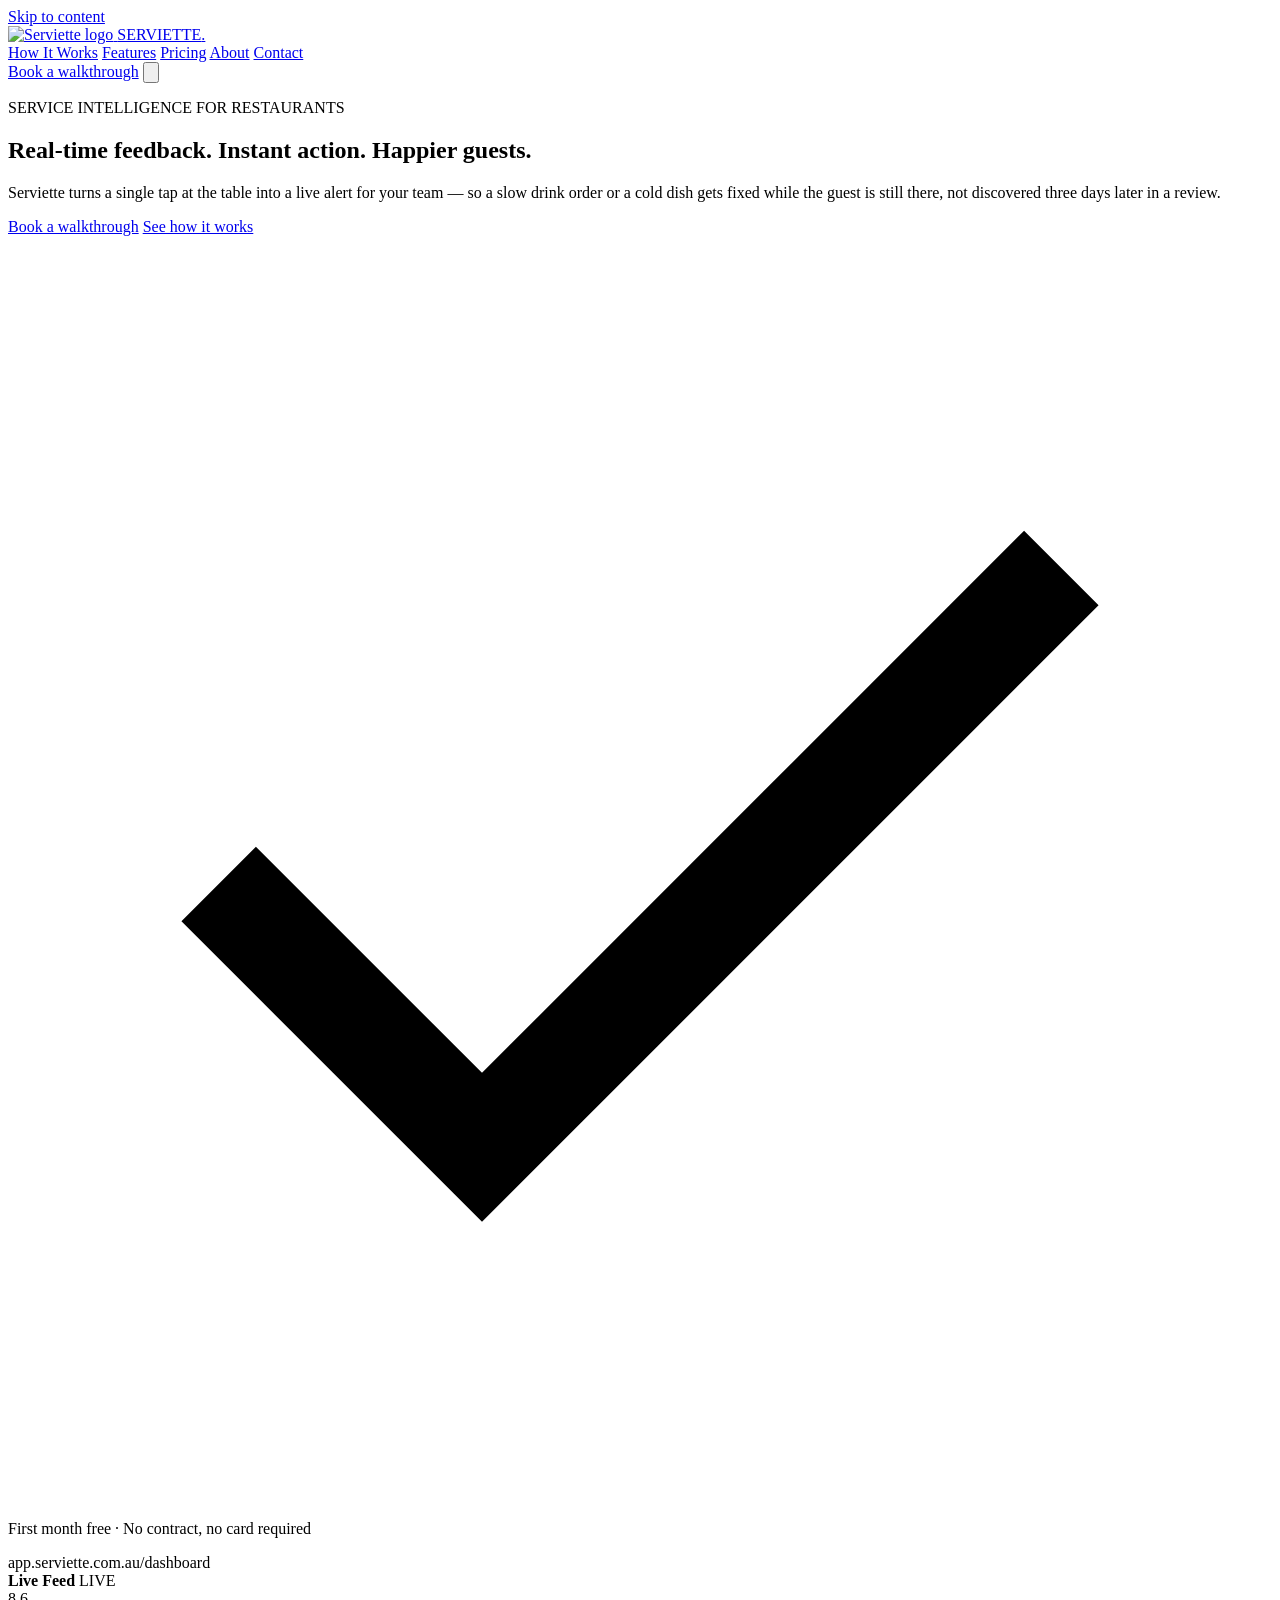
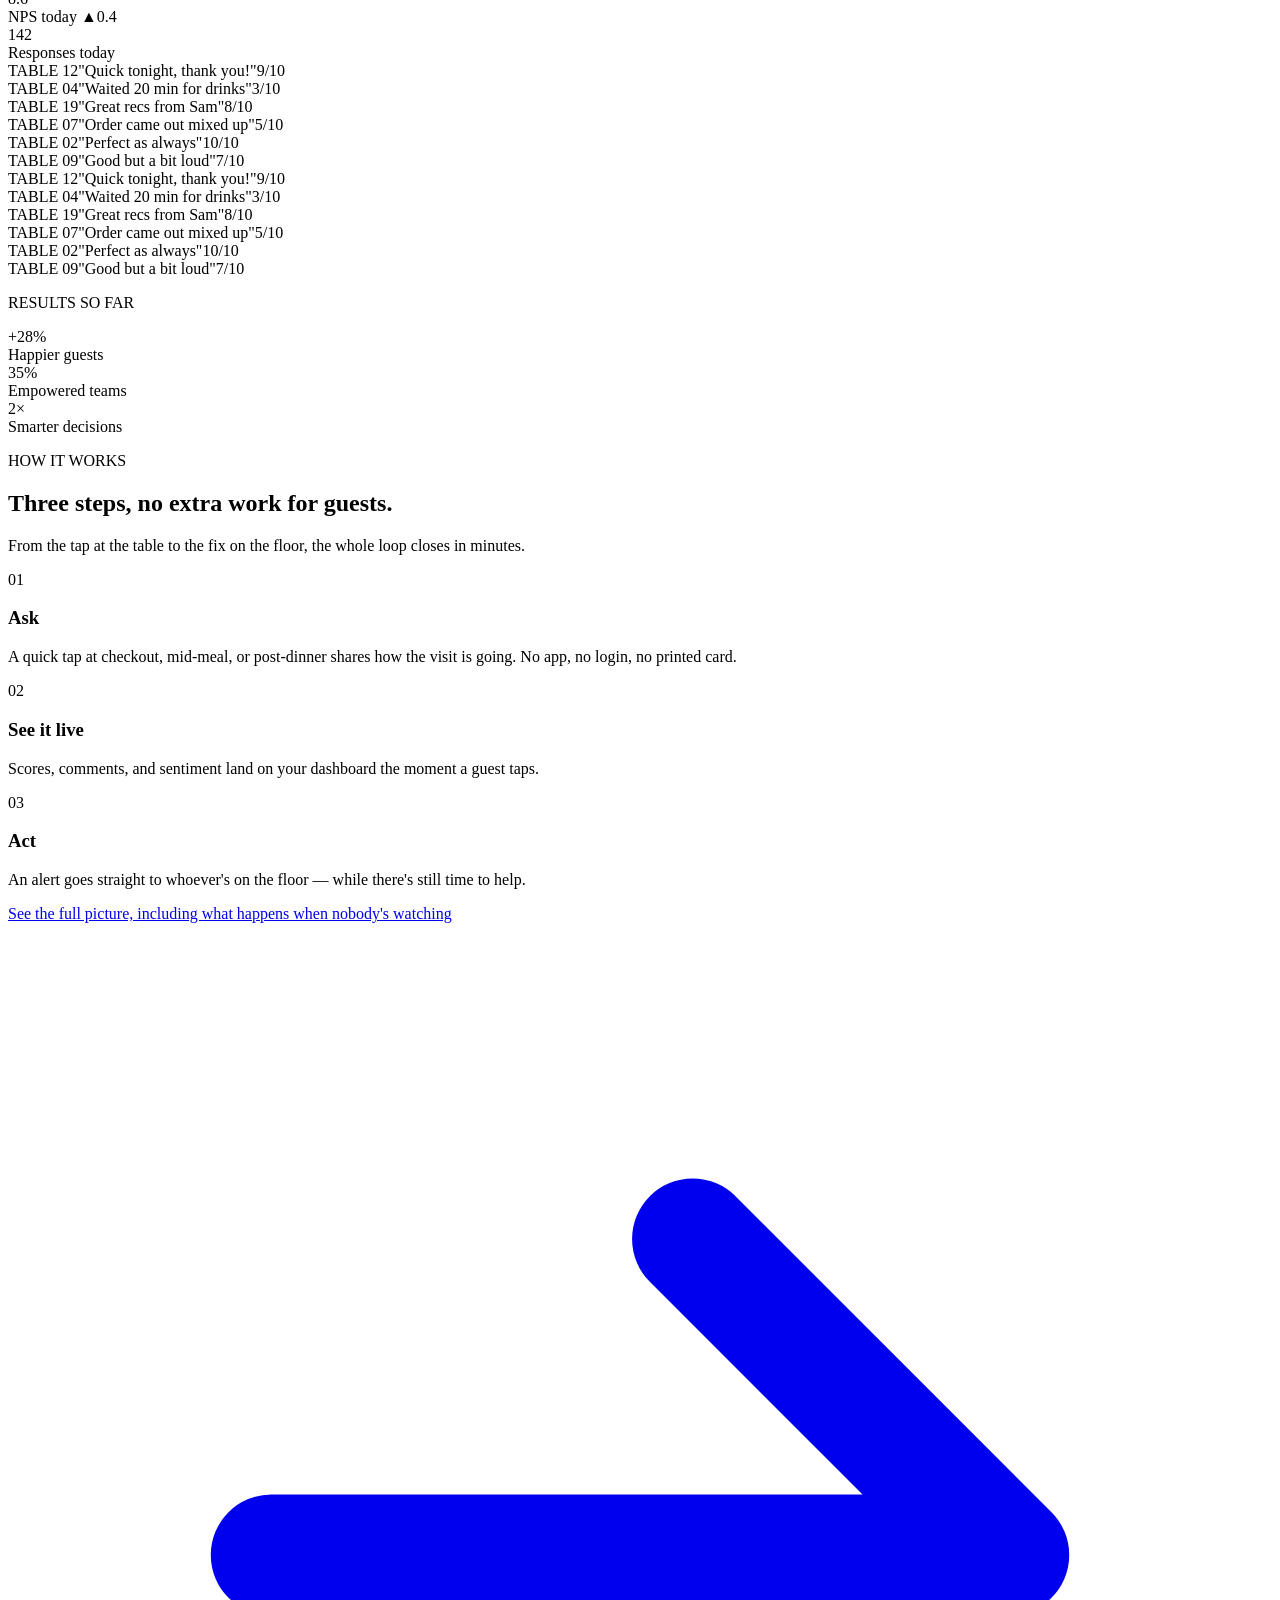
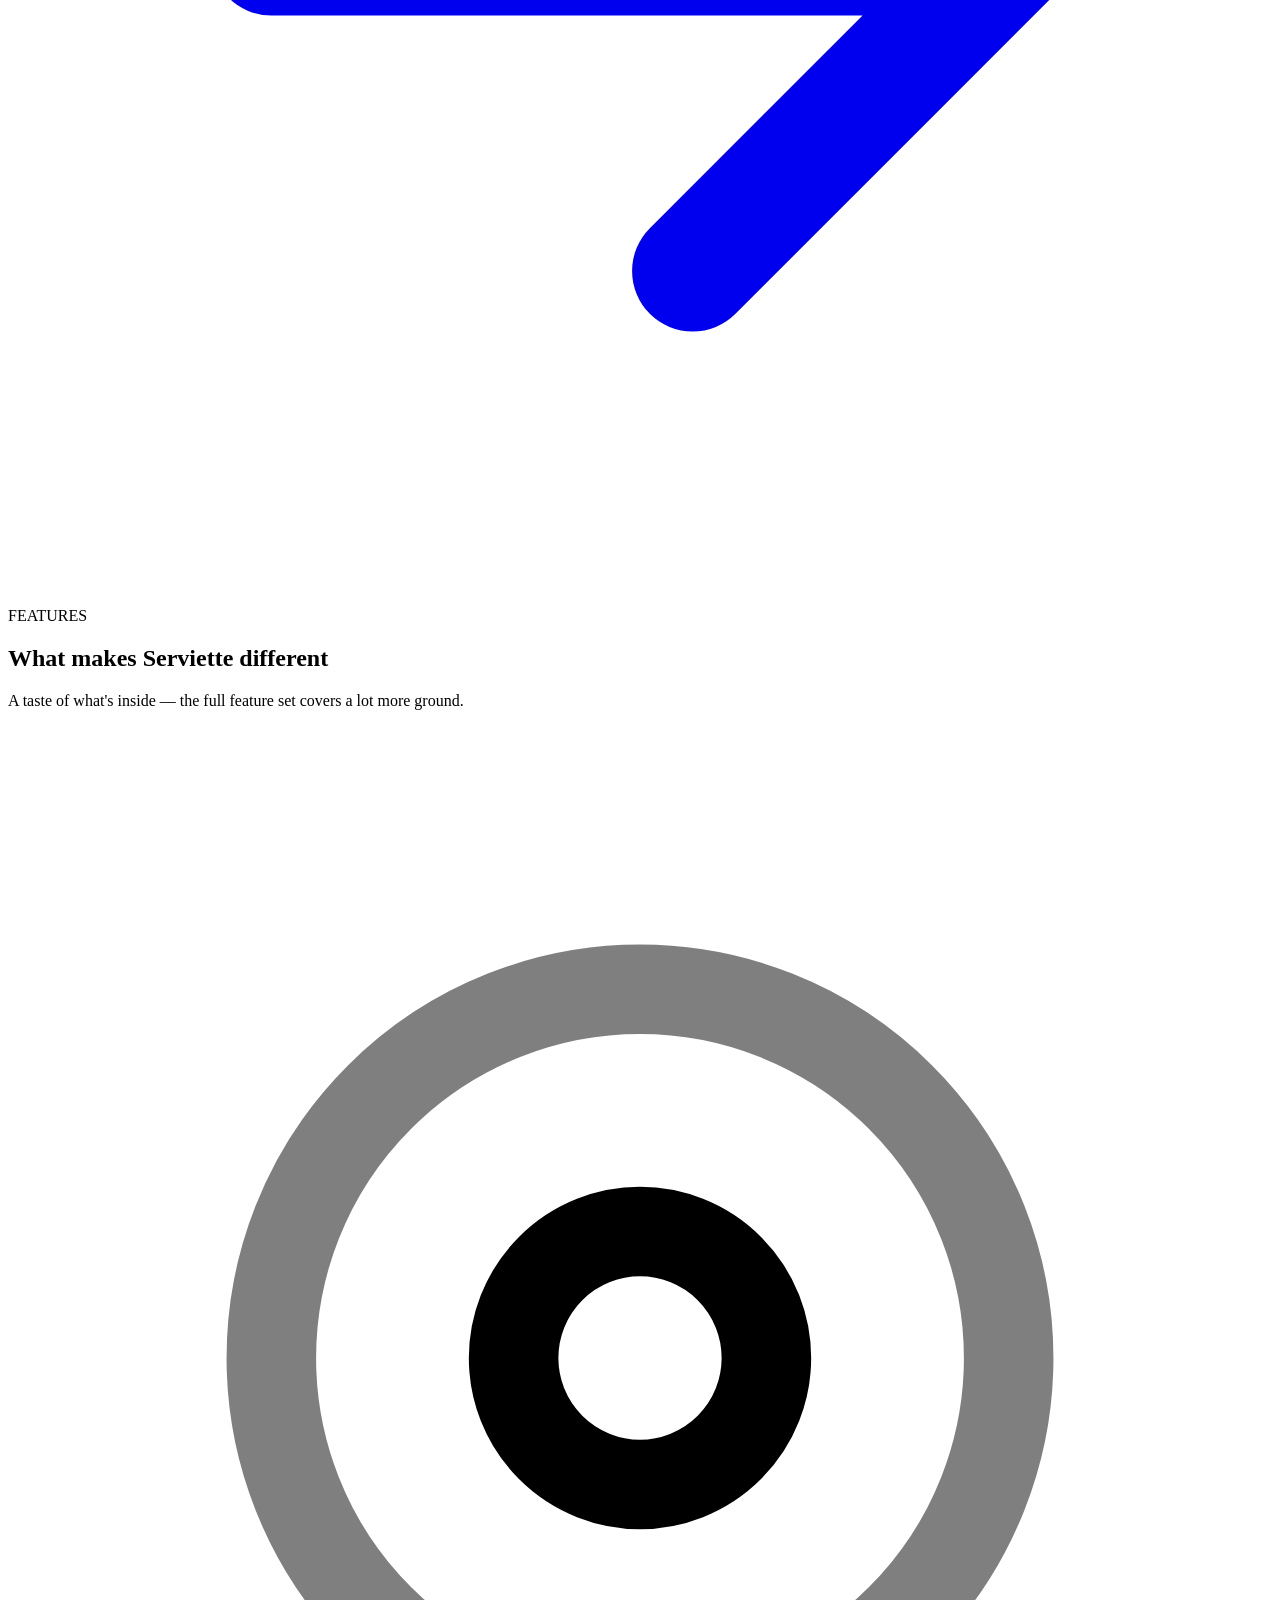
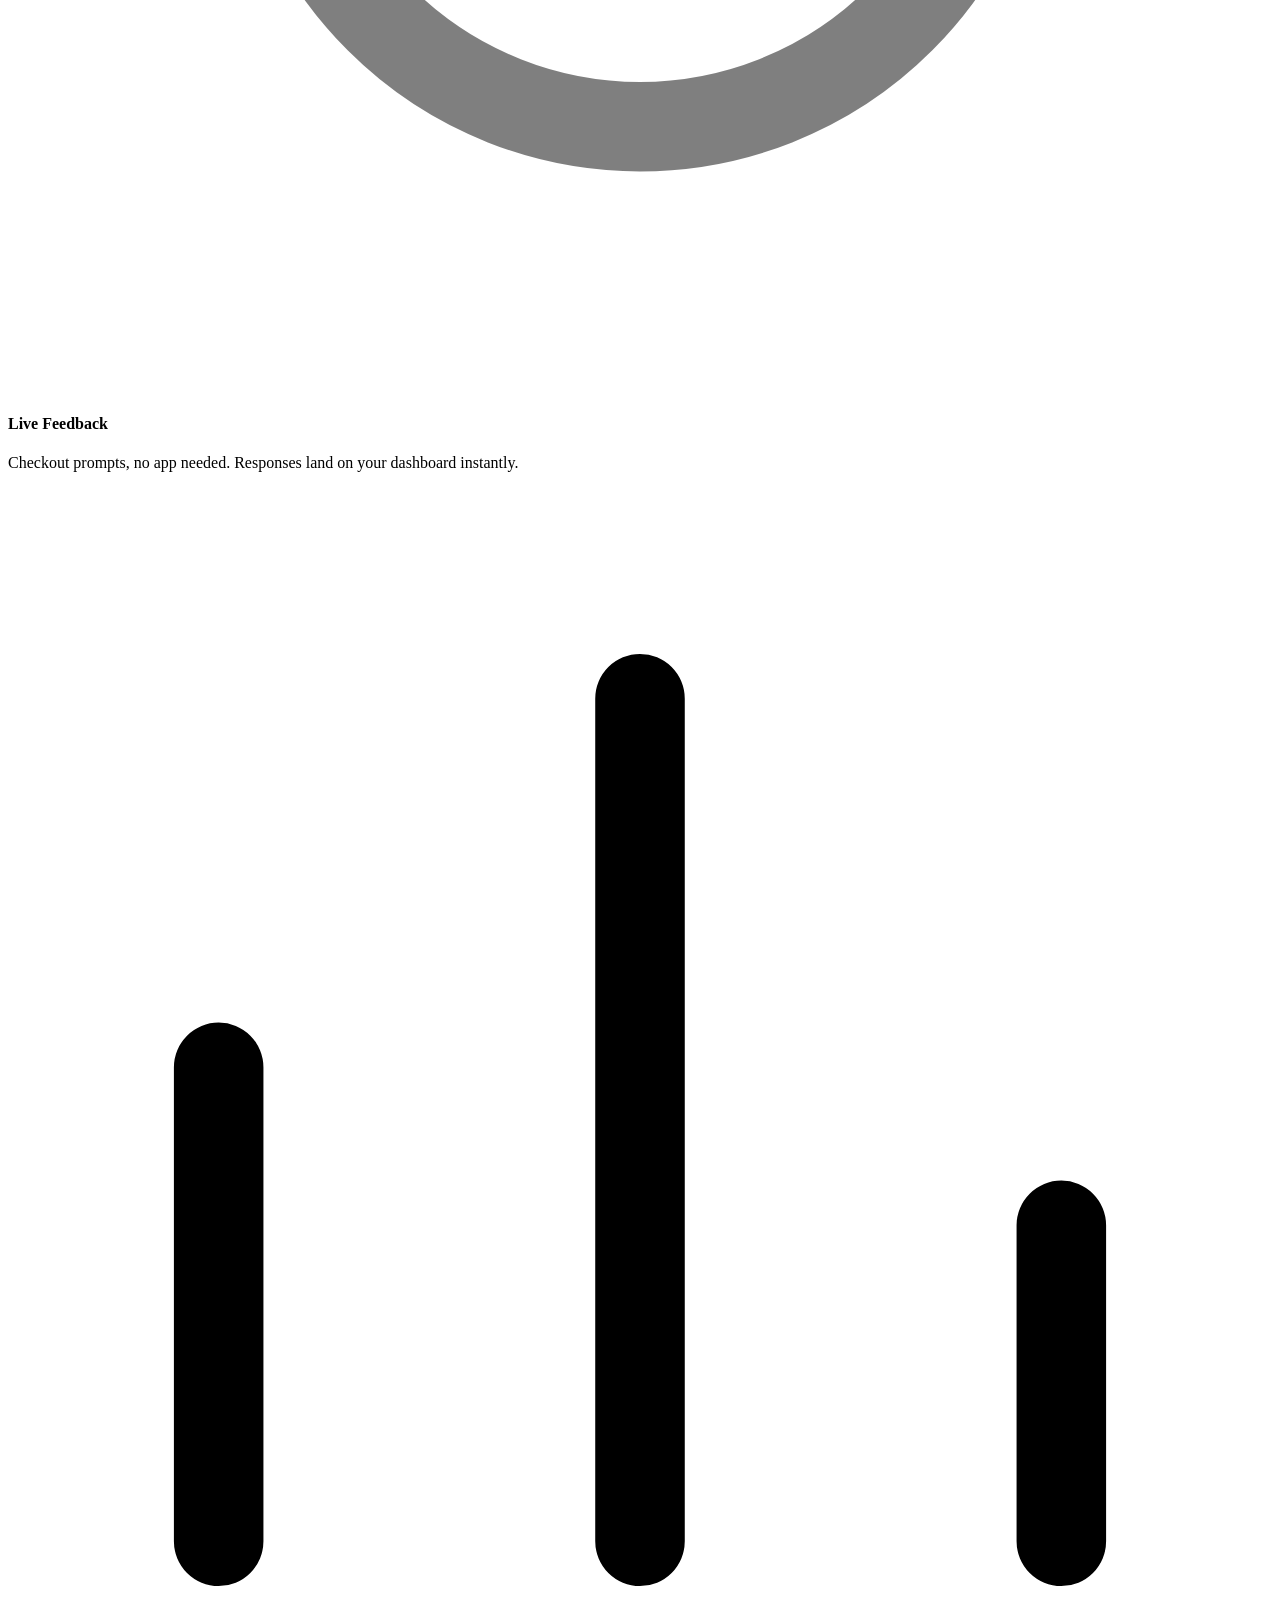
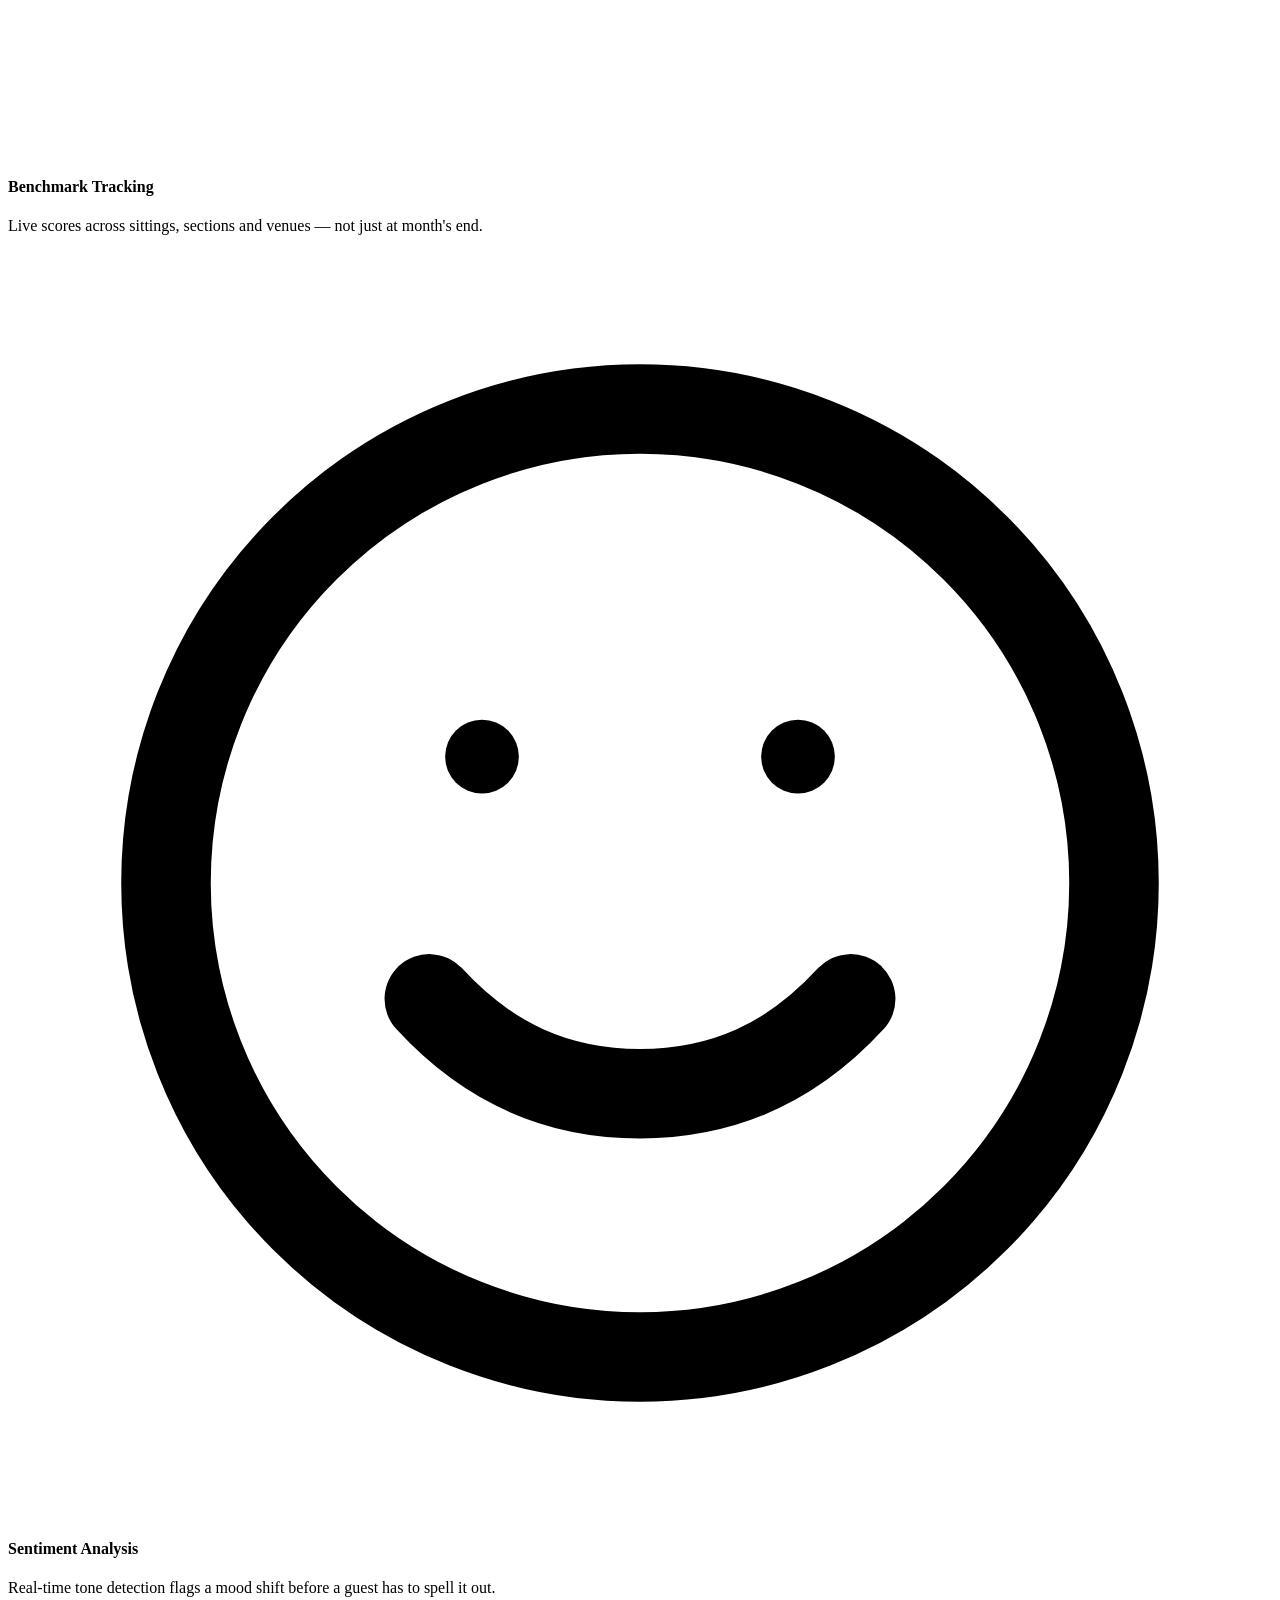
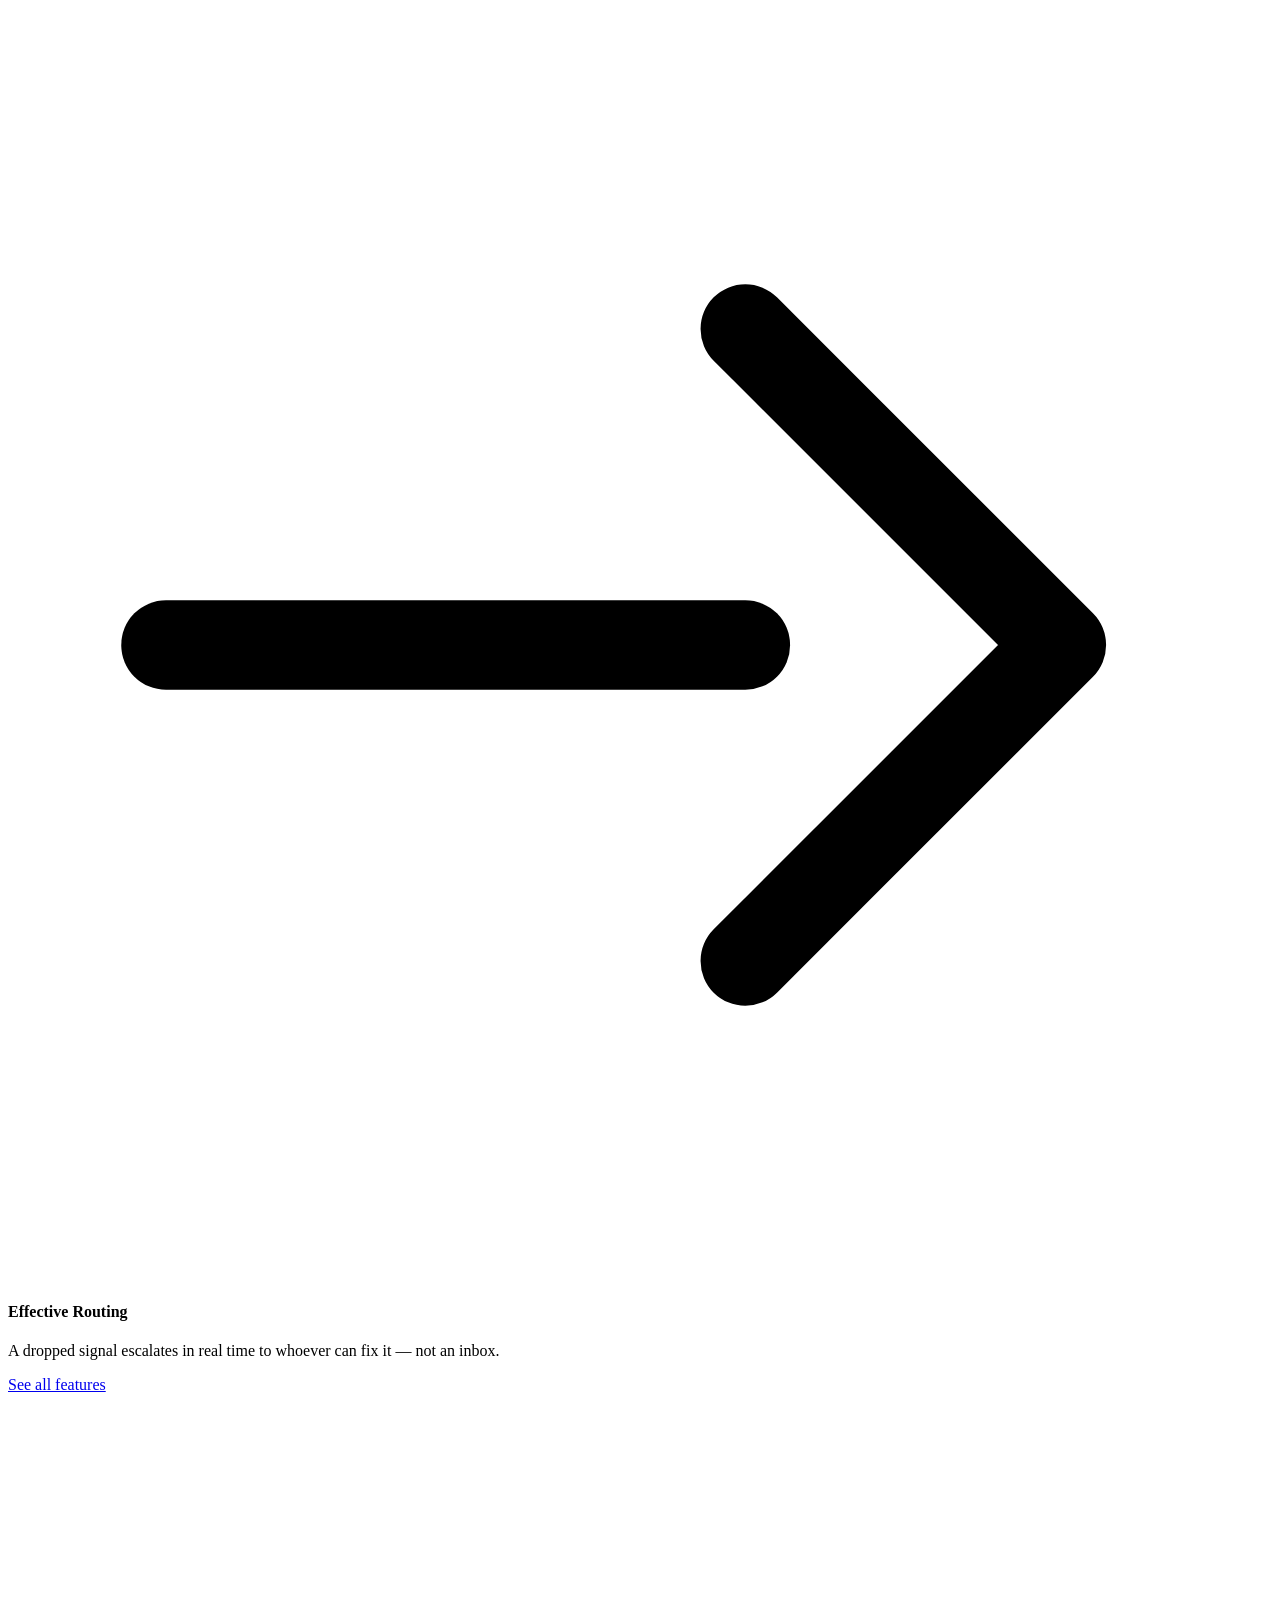
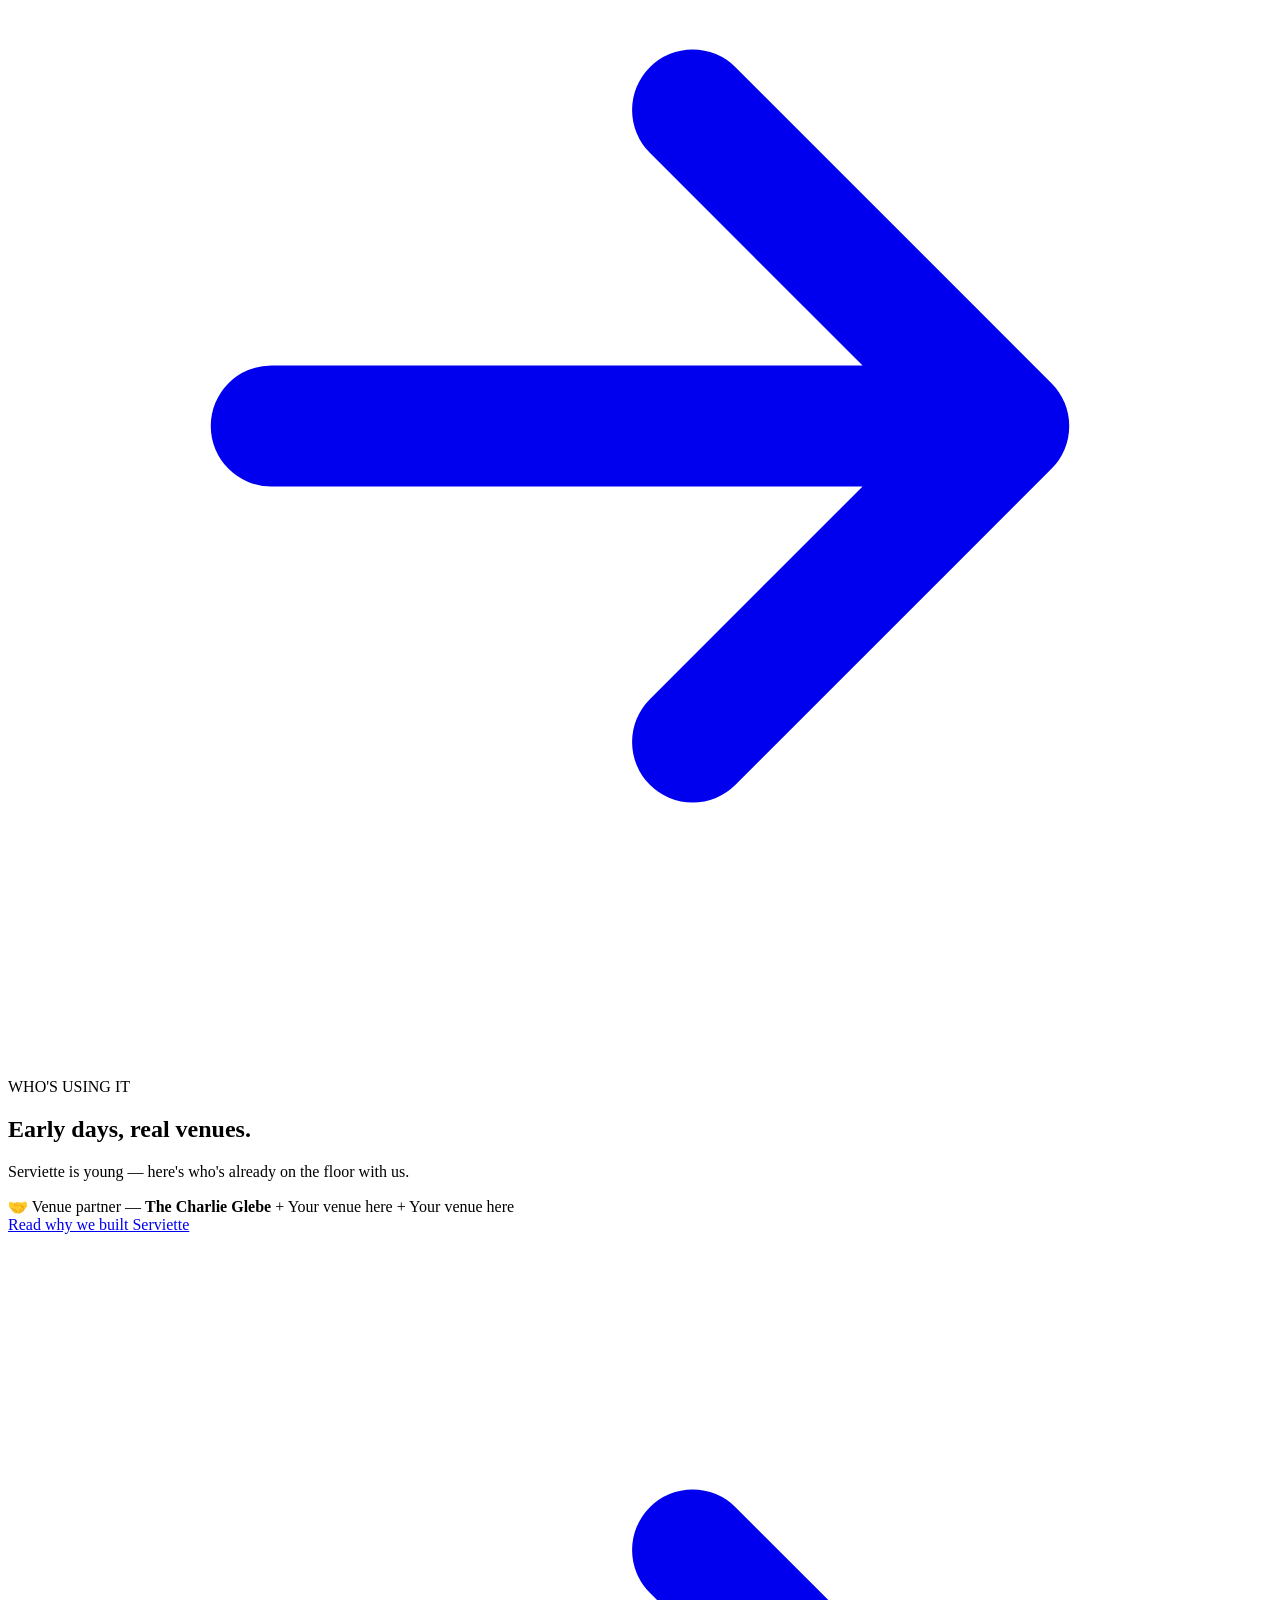
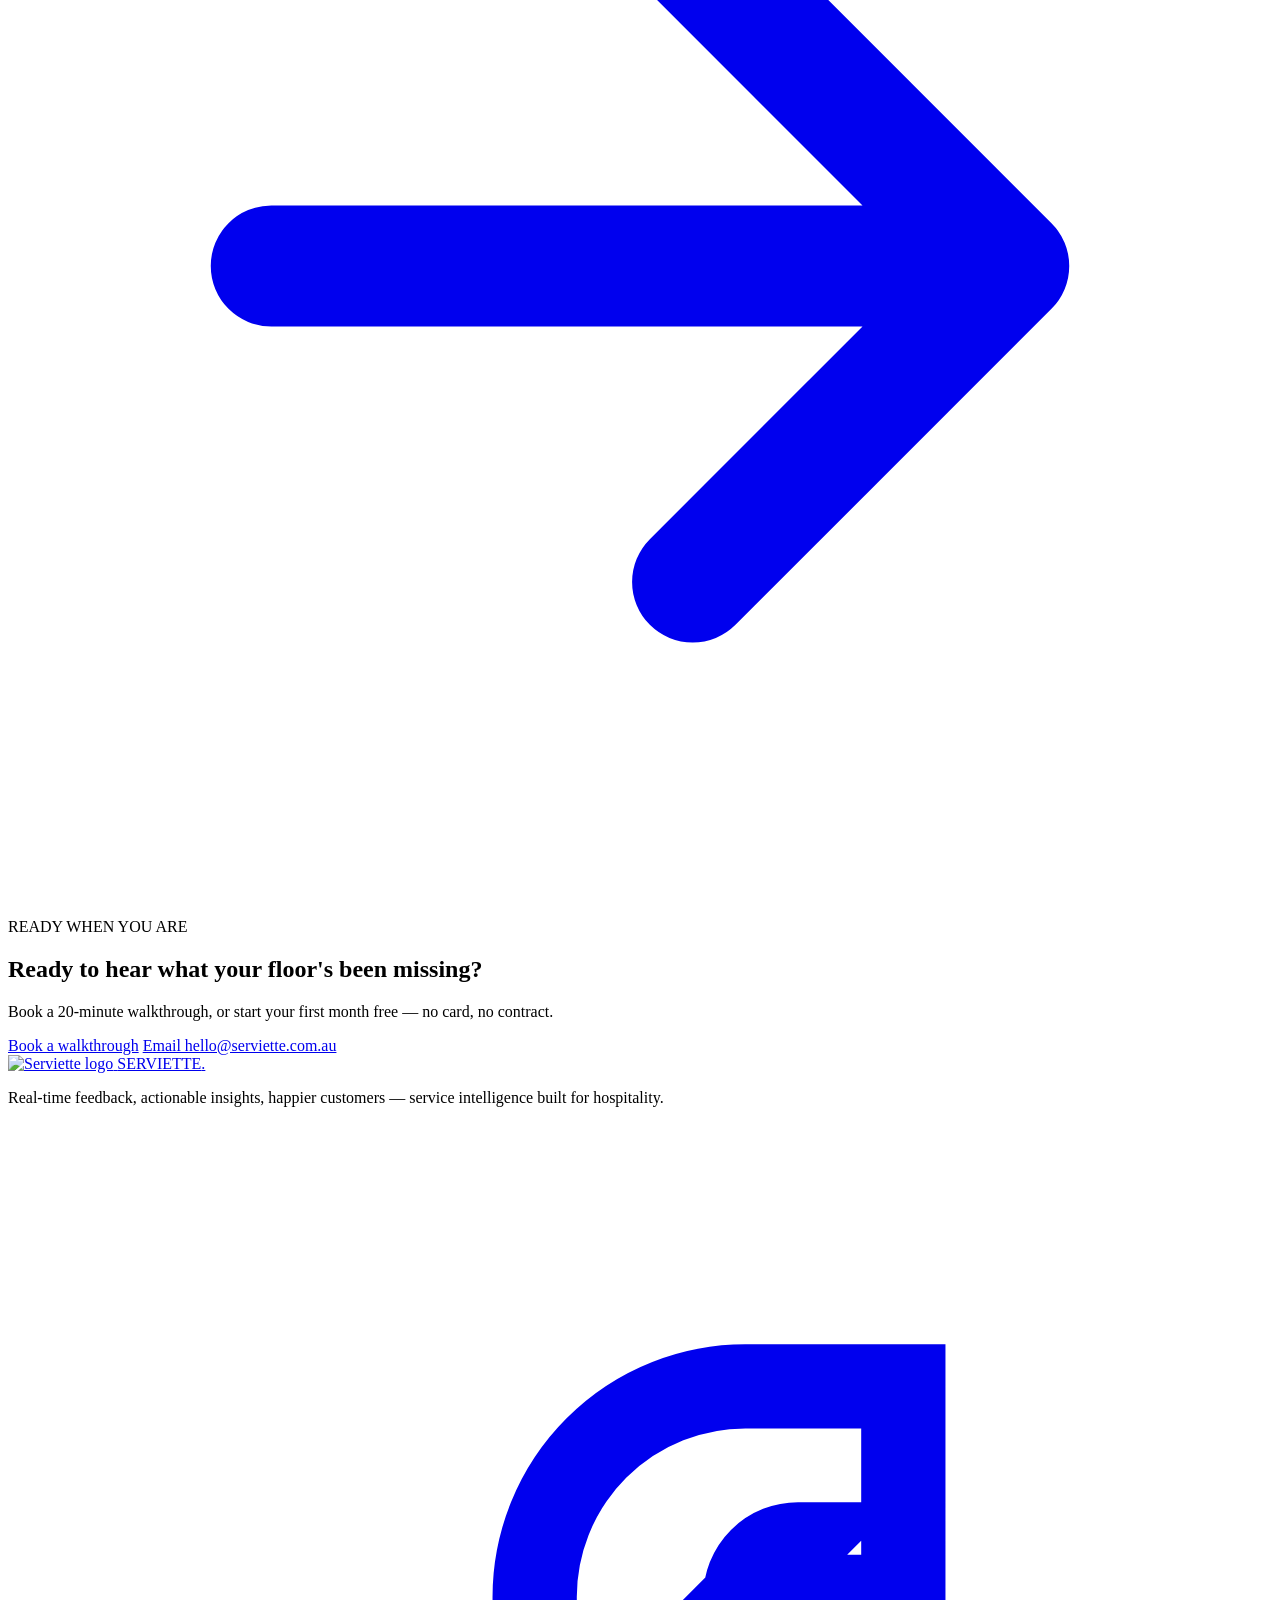
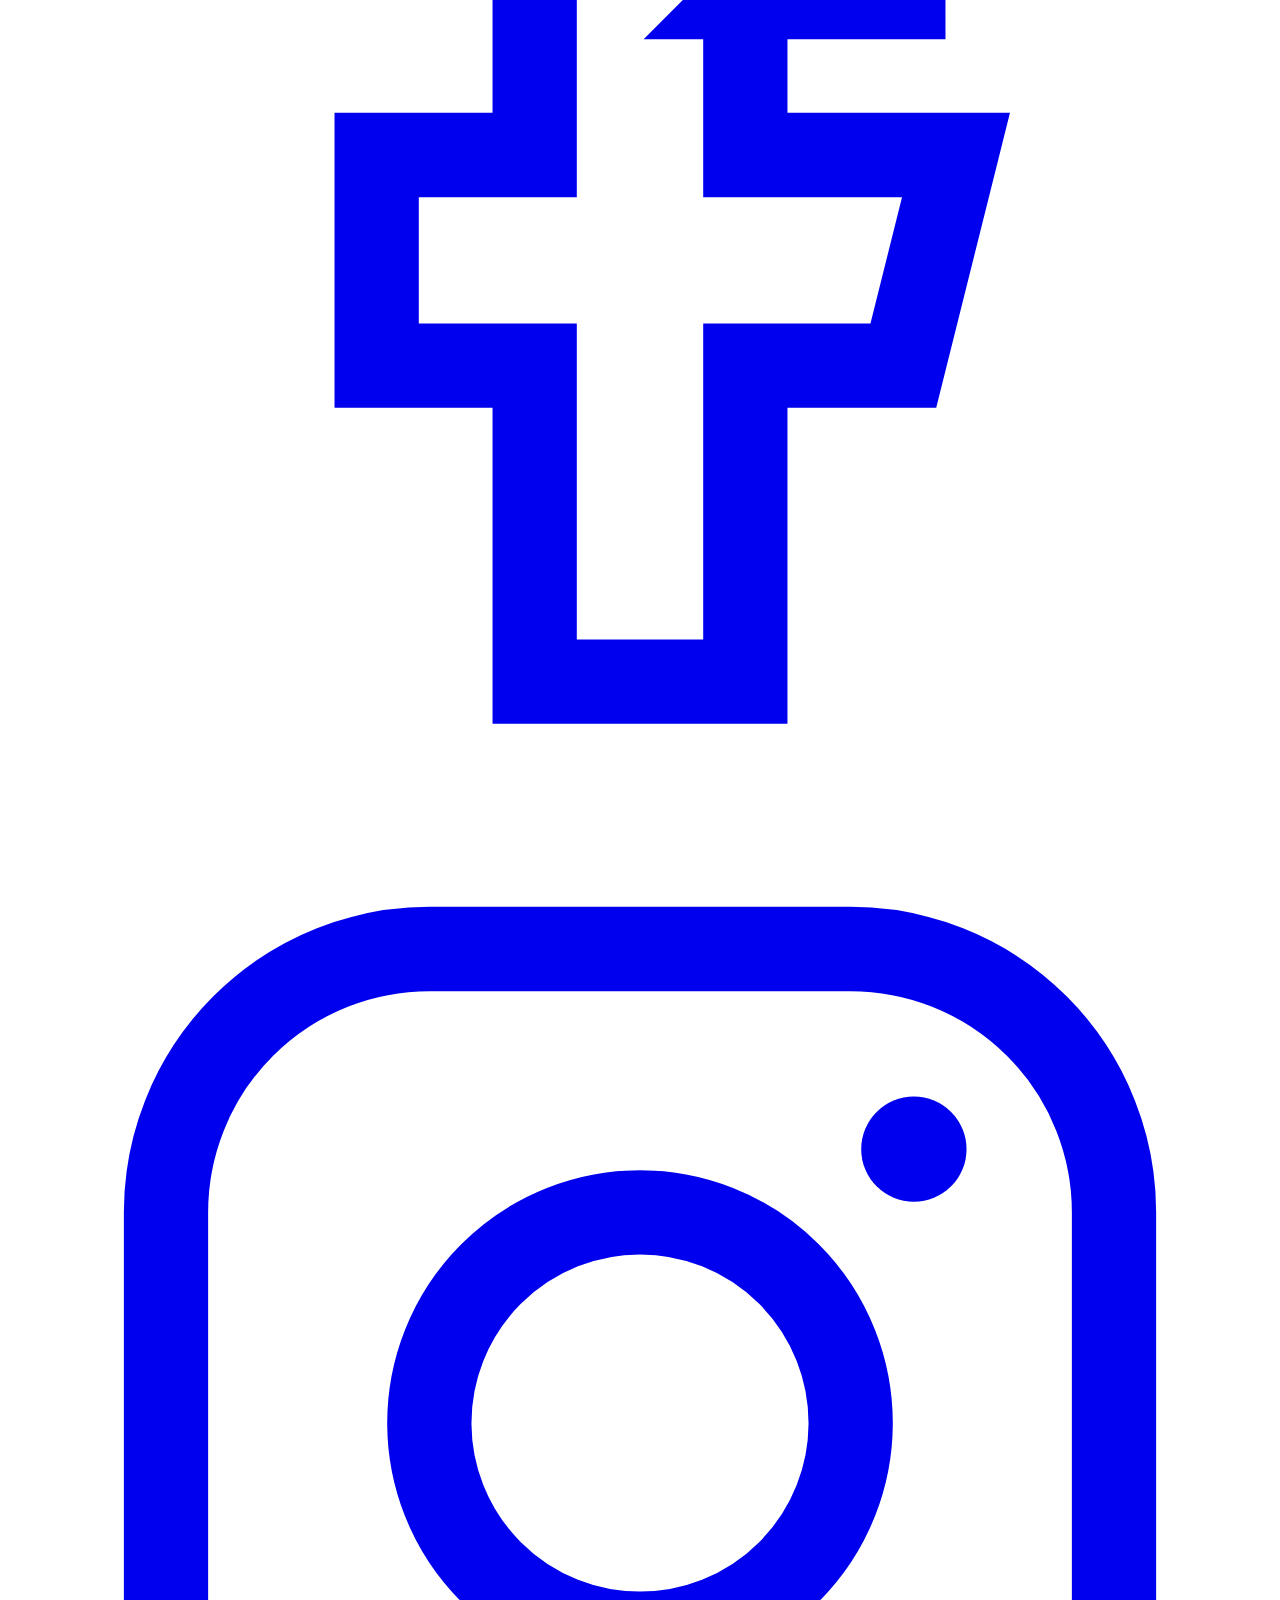
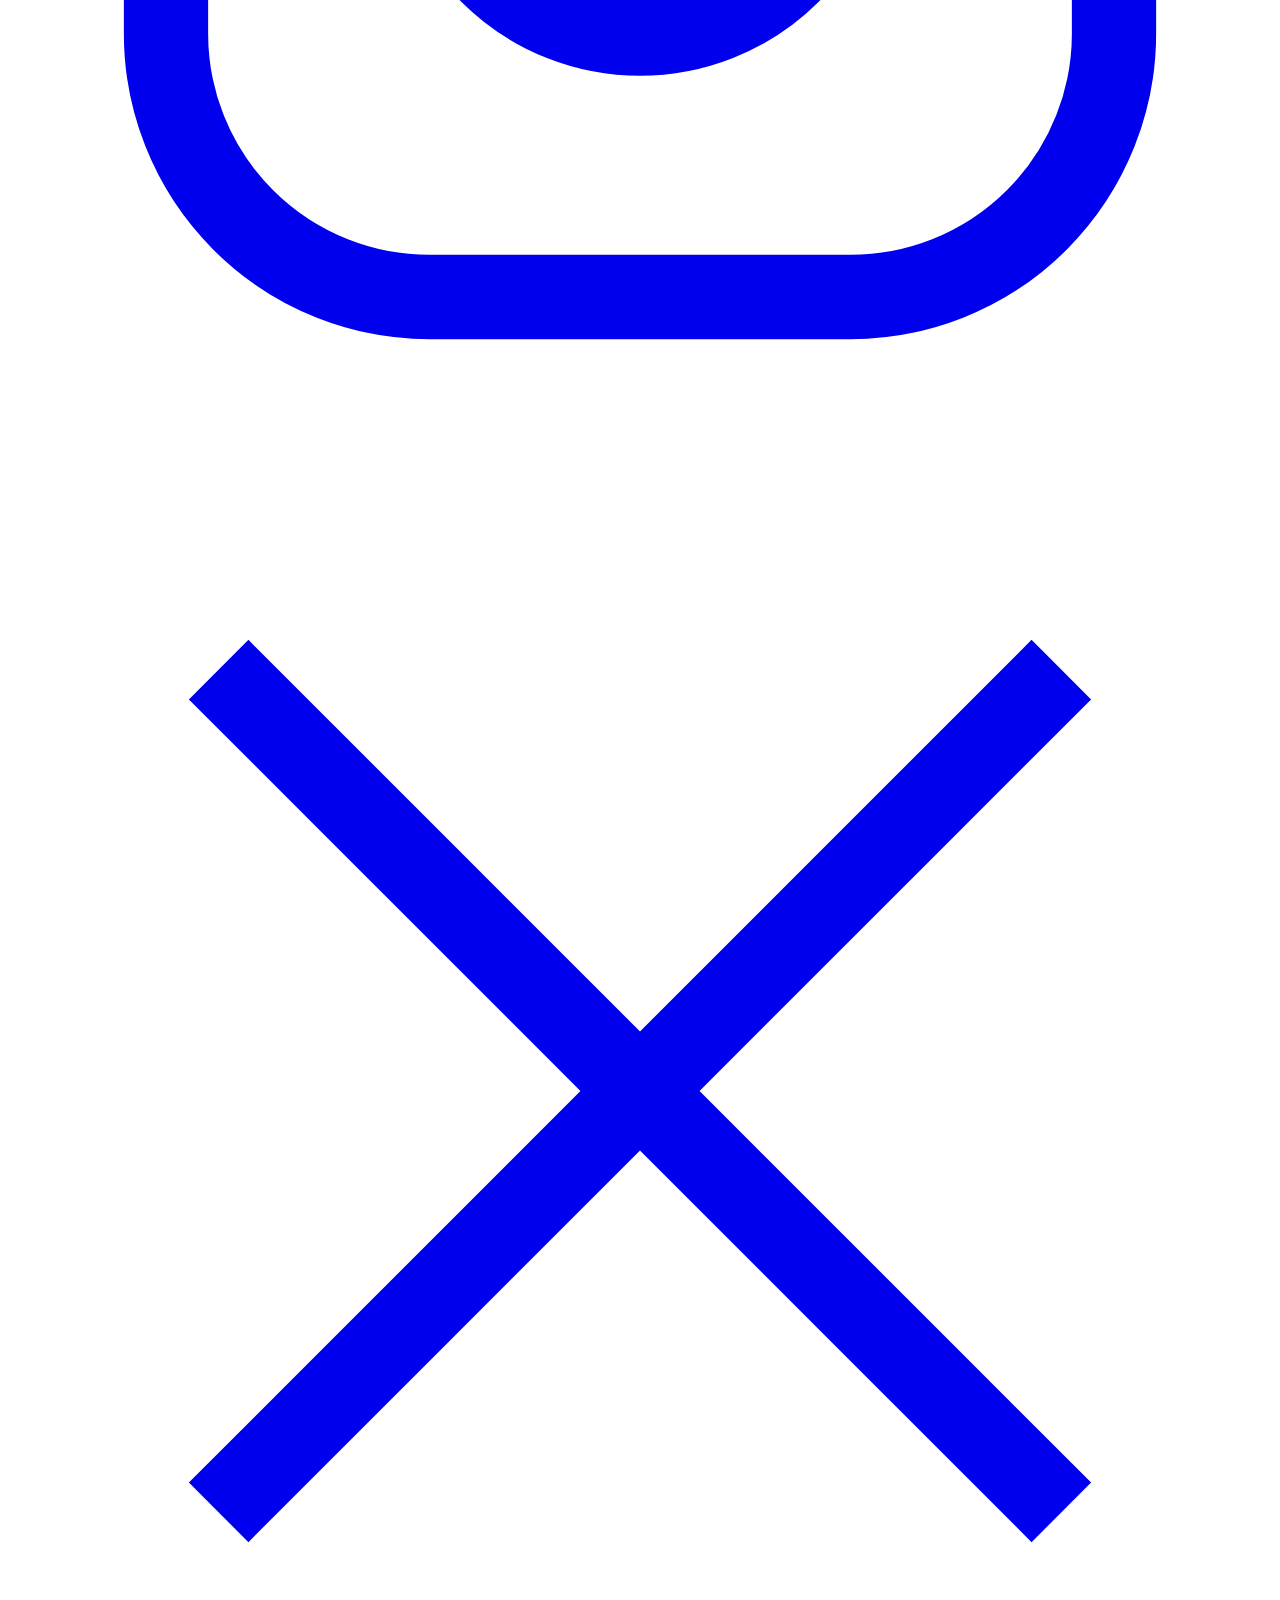
==== index.html @ 040f970f "Add files via upload" ====
<!DOCTYPE html>
<html lang="en">
<head>
<meta charset="UTF-8">
<meta name="viewport" content="width=device-width, initial-scale=1.0">
<title>Serviette — Real-time feedback for restaurants</title>
<meta name="description" content="Serviette turns a single guest tap into a live alert your team can act on in minutes — not a review discovered three days later.">
<link rel="icon" type="image/png" href="images/logo.png">
<link rel="preconnect" href="https://fonts.googleapis.com">
<link rel="preconnect" href="https://fonts.gstatic.com" crossorigin>
<link href="https://fonts.googleapis.com/css2?family=Manrope:wght@400;500;600;700;800&family=JetBrains+Mono:wght@500;600&display=swap" rel="stylesheet">
<link rel="stylesheet" href="css/styles.css">
</head>
<body>

<a href="#main" class="skip-link">Skip to content</a>

<header class="nav" id="siteNav">
  <div class="nav-row">
    <a href="index.html" class="brand-lockup">
      <span class="brand-mark"><img src="images/logo.png" alt="Serviette logo"></span>
      <span class="wordmark">SERVIETTE<span class="dot">.</span></span>
    </a>
    <nav class="nav-links" id="navLinks">
      <a href="how-it-works.html">How It Works</a>
      <a href="features.html">Features</a>
      <a href="packages.html">Pricing</a>
      <a href="about-us.html">About</a>
      <a href="contact.html">Contact</a>
    </nav>
    <div class="nav-cta">
      <a class="btn btn-primary" href="https://calendar.app.google/LqZYC1YsDhPSSBzCA" target="_blank" rel="noopener">Book a walkthrough</a>
      <button class="nav-toggle" id="navToggle" aria-label="Toggle menu" aria-expanded="false">
        <svg viewBox="0 0 24 24" fill="none" stroke="currentColor" stroke-width="1.8"><line x1="3" y1="7" x2="21" y2="7"/><line x1="3" y1="12" x2="21" y2="12"/><line x1="3" y1="17" x2="21" y2="17"/></svg>
      </button>
    </div>
  </div>
</header>

<main id="main">
  <section class="hero" id="top">
    <div class="wrap hero-grid">
      <div>
        <p class="eyebrow">SERVICE INTELLIGENCE FOR RESTAURANTS</p>
        <h1>Real-time feedback. Instant action. Happier guests.</h1>
        <p class="hero-sub">Serviette turns a single tap at the table into a live alert for your team — so a slow drink order or a cold dish gets fixed while the guest is still there, not discovered three days later in a review.</p>
        <div class="hero-ctas">
          <a class="btn btn-primary" href="https://calendar.app.google/LqZYC1YsDhPSSBzCA" target="_blank" rel="noopener">Book a walkthrough</a>
          <a class="btn btn-ghost" href="how-it-works.html">See how it works</a>
        </div>
        <p class="hero-fine"><svg viewBox="0 0 24 24" fill="none" stroke="currentColor" stroke-width="2"><polyline points="20 6 9 17 4 12"/></svg> First month free · No contract, no card required</p>
      </div>

      <div class="reveal">
        <div class="mock-card">
          <div class="mock-topbar">
            <span class="mock-dot"></span><span class="mock-dot"></span><span class="mock-dot"></span>
            <span class="mock-url">app.serviette.com.au/dashboard</span>
          </div>
          <div class="mock-body">
            <div class="mock-head">
              <strong>Live Feed</strong>
              <span class="live-badge">LIVE</span>
            </div>
            <div class="mock-stats">
              <div class="mock-stat"><div class="num up">8.6</div><div class="lbl">NPS today ▲0.4</div></div>
              <div class="mock-stat"><div class="num">142</div><div class="lbl">Responses today</div></div>
            </div>
            <div class="mock-chart" aria-hidden="true">
              <span style="height:40%"></span><span style="height:65%"></span><span style="height:50%"></span>
              <span style="height:80%"></span><span style="height:60%"></span><span style="height:90%"></span>
              <span style="height:70%"></span><span style="height:95%"></span>
            </div>
            <div class="mock-feed">
              <div class="feed-frame">
                <div class="feed-track">
                  <div class="feed-row"><span class="feed-table">TABLE 12</span><span class="feed-comment">"Quick tonight, thank you!"</span><span class="feed-score g">9/10</span></div>
                  <div class="feed-row"><span class="feed-table">TABLE 04</span><span class="feed-comment">"Waited 20 min for drinks"</span><span class="feed-score r">3/10</span></div>
                  <div class="feed-row"><span class="feed-table">TABLE 19</span><span class="feed-comment">"Great recs from Sam"</span><span class="feed-score g">8/10</span></div>
                  <div class="feed-row"><span class="feed-table">TABLE 07</span><span class="feed-comment">"Order came out mixed up"</span><span class="feed-score r">5/10</span></div>
                  <div class="feed-row"><span class="feed-table">TABLE 02</span><span class="feed-comment">"Perfect as always"</span><span class="feed-score g">10/10</span></div>
                  <div class="feed-row"><span class="feed-table">TABLE 09</span><span class="feed-comment">"Good but a bit loud"</span><span class="feed-score a">7/10</span></div>
                  <div class="feed-row" aria-hidden="true"><span class="feed-table">TABLE 12</span><span class="feed-comment">"Quick tonight, thank you!"</span><span class="feed-score g">9/10</span></div>
                  <div class="feed-row" aria-hidden="true"><span class="feed-table">TABLE 04</span><span class="feed-comment">"Waited 20 min for drinks"</span><span class="feed-score r">3/10</span></div>
                  <div class="feed-row" aria-hidden="true"><span class="feed-table">TABLE 19</span><span class="feed-comment">"Great recs from Sam"</span><span class="feed-score g">8/10</span></div>
                  <div class="feed-row" aria-hidden="true"><span class="feed-table">TABLE 07</span><span class="feed-comment">"Order came out mixed up"</span><span class="feed-score r">5/10</span></div>
                  <div class="feed-row" aria-hidden="true"><span class="feed-table">TABLE 02</span><span class="feed-comment">"Perfect as always"</span><span class="feed-score g">10/10</span></div>
                  <div class="feed-row" aria-hidden="true"><span class="feed-table">TABLE 09</span><span class="feed-comment">"Good but a bit loud"</span><span class="feed-score a">7/10</span></div>
                </div>
              </div>
            </div>
          </div>
        </div>
      </div>
    </div>
  </section>

  <div class="stats-bar reveal">
    <div class="wrap">
      <p class="eyebrow">RESULTS SO FAR</p>
      <div class="stats-row">
        <div class="stat"><div class="stat-num blue">+28%</div><div class="stat-label">Happier guests</div></div>
        <div class="stat"><div class="stat-num green">35%</div><div class="stat-label">Empowered teams</div></div>
        <div class="stat"><div class="stat-num orange">2×</div><div class="stat-label">Smarter decisions</div></div>
      </div>
    </div>
  </div>

  <section class="section-pad" id="how">
    <div class="wrap">
      <div class="section-head reveal">
        <p class="eyebrow">HOW IT WORKS</p>
        <h2>Three steps, no extra work for guests.</h2>
        <p>From the tap at the table to the fix on the floor, the whole loop closes in minutes.</p>
      </div>
      <div class="steps reveal">
        <div class="step">
          <div class="step-num">01</div>
          <h3>Ask</h3>
          <p>A quick tap at checkout, mid-meal, or post-dinner shares how the visit is going. No app, no login, no printed card.</p>
        </div>
        <div class="step">
          <div class="step-num">02</div>
          <h3>See it live</h3>
          <p>Scores, comments, and sentiment land on your dashboard the moment a guest taps.</p>
        </div>
        <div class="step">
          <div class="step-num">03</div>
          <h3>Act</h3>
          <p>An alert goes straight to whoever's on the floor — while there's still time to help.</p>
        </div>
      </div>
      <a class="section-link" href="how-it-works.html">See the full picture, including what happens when nobody's watching <svg viewBox="0 0 24 24" fill="none" stroke="currentColor" stroke-width="2.3" stroke-linecap="round" stroke-linejoin="round"><path d="M5 12h13M13 6l6 6-6 6"/></svg></a>
    </div>
  </section>

  <section class="section-pad" id="features" style="background:var(--bg-soft); border-top:1px solid var(--border); border-bottom:1px solid var(--border);">
    <div class="wrap">
      <div class="section-head reveal">
        <p class="eyebrow">FEATURES</p>
        <h2>What makes Serviette different</h2>
        <p>A taste of what's inside — the full feature set covers a lot more ground.</p>
      </div>
      <div class="feat-grid reveal">
        <div class="feat-card">
          <div class="feat-icon blue"><svg viewBox="0 0 24 24" fill="none" stroke="currentColor" stroke-width="1.7" stroke-linecap="round"><circle cx="12" cy="12" r="2.4"/><circle cx="12" cy="12" r="7" opacity="0.5"/></svg></div>
          <h4>Live Feedback</h4><p>Checkout prompts, no app needed. Responses land on your dashboard instantly.</p>
        </div>
        <div class="feat-card">
          <div class="feat-icon green"><svg viewBox="0 0 24 24" fill="none" stroke="currentColor" stroke-width="1.7" stroke-linecap="round"><path d="M4 20V11M12 20V4M20 20v-6"/></svg></div>
          <h4>Benchmark Tracking</h4><p>Live scores across sittings, sections and venues — not just at month's end.</p>
        </div>
        <div class="feat-card">
          <div class="feat-icon blue"><svg viewBox="0 0 24 24" fill="none" stroke="currentColor" stroke-width="1.7" stroke-linecap="round"><circle cx="12" cy="12" r="9"/><path d="M8 14.2c1.1 1.2 2.4 1.8 4 1.8s2.9-.6 4-1.8"/><circle cx="9" cy="9.6" r="0.7" fill="currentColor" stroke="none"/><circle cx="15" cy="9.6" r="0.7" fill="currentColor" stroke="none"/></svg></div>
          <h4>Sentiment Analysis</h4><p>Real-time tone detection flags a mood shift before a guest has to spell it out.</p>
        </div>
        <div class="feat-card">
          <div class="feat-icon orange"><svg viewBox="0 0 24 24" fill="none" stroke="currentColor" stroke-width="1.7" stroke-linecap="round" stroke-linejoin="round"><path d="M3 12h11"/><path d="M14 6l6 6-6 6"/></svg></div>
          <h4>Effective Routing</h4><p>A dropped signal escalates in real time to whoever can fix it — not an inbox.</p>
        </div>
      </div>
      <a class="section-link" href="features.html">See all features <svg viewBox="0 0 24 24" fill="none" stroke="currentColor" stroke-width="2.3" stroke-linecap="round" stroke-linejoin="round"><path d="M5 12h13M13 6l6 6-6 6"/></svg></a>
    </div>
  </section>

  <section class="section-pad" id="trust">
    <div class="wrap">
      <div class="section-head reveal">
        <p class="eyebrow">WHO'S USING IT</p>
        <h2>Early days, real venues.</h2>
        <p>Serviette is young — here's who's already on the floor with us.</p>
      </div>
      <div class="partner-row reveal">
        <span class="partner-chip">🤝 Venue partner — <strong>The Charlie Glebe</strong></span>
        <span class="partner-chip ghost">+ Your venue here</span>
        <span class="partner-chip ghost">+ Your venue here</span>
      </div>
      <a class="section-link reveal" href="about-us.html">Read why we built Serviette <svg viewBox="0 0 24 24" fill="none" stroke="currentColor" stroke-width="2.3" stroke-linecap="round" stroke-linejoin="round"><path d="M5 12h13M13 6l6 6-6 6"/></svg></a>
    </div>
  </section>

  <section class="final-cta">
    <div class="wrap">
      <p class="eyebrow">READY WHEN YOU ARE</p>
      <h2>Ready to hear what your floor's been missing?</h2>
      <p>Book a 20-minute walkthrough, or start your first month free — no card, no contract.</p>
      <div class="hero-ctas">
        <a class="btn btn-primary" href="https://calendar.app.google/LqZYC1YsDhPSSBzCA" target="_blank" rel="noopener">Book a walkthrough</a>
        <a class="btn btn-ghost" href="mailto:hello@serviette.com.au">Email hello@serviette.com.au</a>
      </div>
    </div>
  </section>

</main>

<footer class="site-footer">
  <div class="wrap">
    <div class="footer-grid">
      <div class="footer-brand">
        <a href="index.html" class="brand-lockup">
          <span class="brand-mark"><img src="images/logo.png" alt="Serviette logo"></span>
          <span class="wordmark">SERVIETTE<span class="dot">.</span></span>
        </a>
        <p>Real-time feedback, actionable insights, happier customers — service intelligence built for hospitality.</p>
        <div class="footer-social">
          <a href="https://www.facebook.com/profile.php?id=61578158934396" target="_blank" rel="noopener" aria-label="Facebook"><svg viewBox="0 0 24 24" fill="none" stroke="currentColor" stroke-width="1.6"><path d="M14 9h3V5h-3a4 4 0 0 0-4 4v3H7v4h3v6h4v-6h3l1-4h-4V9a1 1 0 0 1 1-1z"/></svg></a>
          <a href="https://www.instagram.com/serviette.com.au/" target="_blank" rel="noopener" aria-label="Instagram"><svg viewBox="0 0 24 24" fill="none" stroke="currentColor" stroke-width="1.6"><rect x="3" y="3" width="18" height="18" rx="5"/><circle cx="12" cy="12" r="4"/><circle cx="17.2" cy="6.8" r="1" fill="currentColor" stroke="none"/></svg></a>
          <a href="https://x.com/ServietteAU" target="_blank" rel="noopener" aria-label="X"><svg viewBox="0 0 24 24" fill="none" stroke="currentColor" stroke-width="1.6"><path d="M4 4l16 16M20 4L4 20"/></svg></a>
        </div>
      </div>
      <div class="footer-col">
        <h5>Company</h5>
        <ul>
          <li><a href="about-us.html">About us</a></li>
          <li><a href="contact.html">Contact us</a></li>
          <li><a href="how-it-works.html">How it works</a></li>
          <li><a href="features.html">Features</a></li>
          <li><a href="packages.html">Pricing</a></li>
        </ul>
      </div>
      <div class="footer-col">
        <h5>Policy</h5>
        <ul><li><a href="privacy-policy.html">Privacy Policy</a></li></ul>
      </div>
      <div class="footer-col">
        <h5>Partners</h5>
        <ul><li><a href="https://www.thecharlie.au/" target="_blank" rel="noopener">The Charlie Glebe</a></li></ul>
      </div>
    </div>
    <div class="footer-bottom">
      <span>© 2025–2026 Serviette. All rights reserved.</span>
      <span>Design preview — not affiliated with Google Sites.</span>
    </div>
  </div>
</footer>

<script src="js/script.js"></script>
</body>
</html>
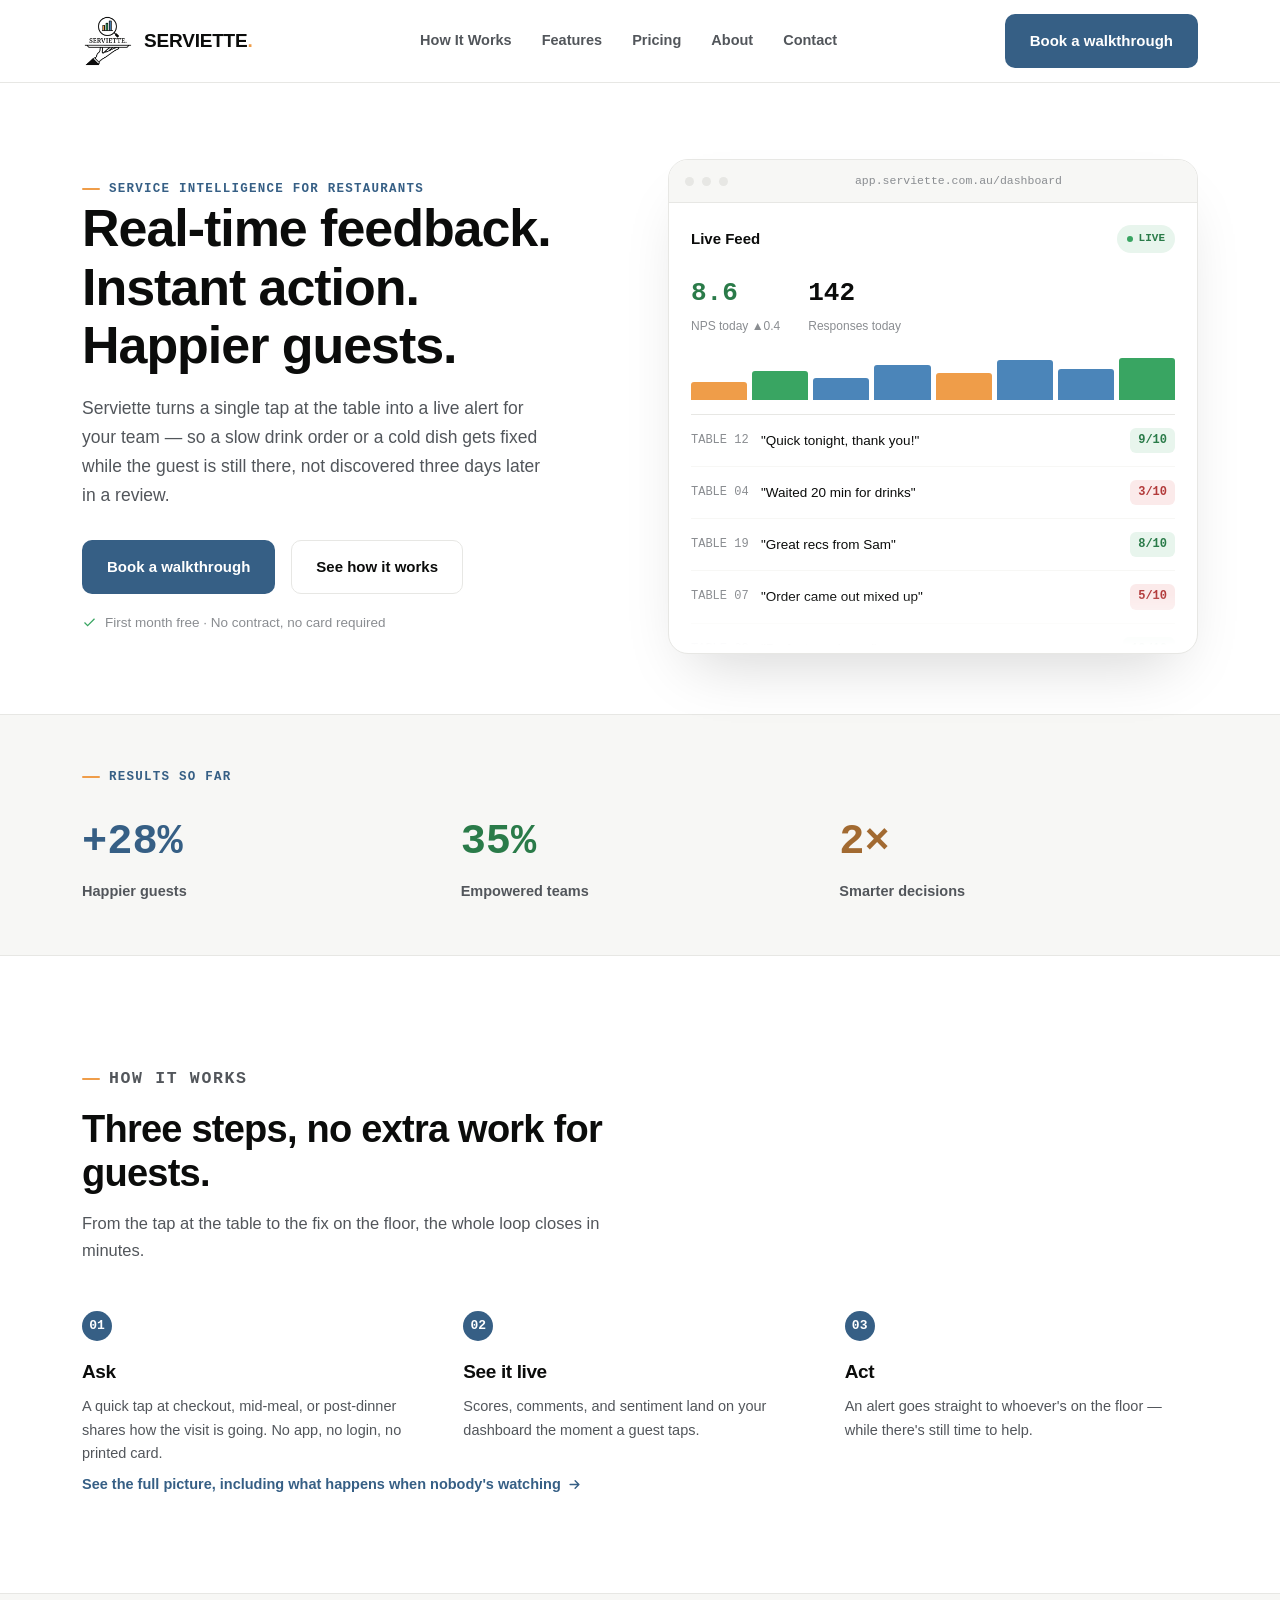
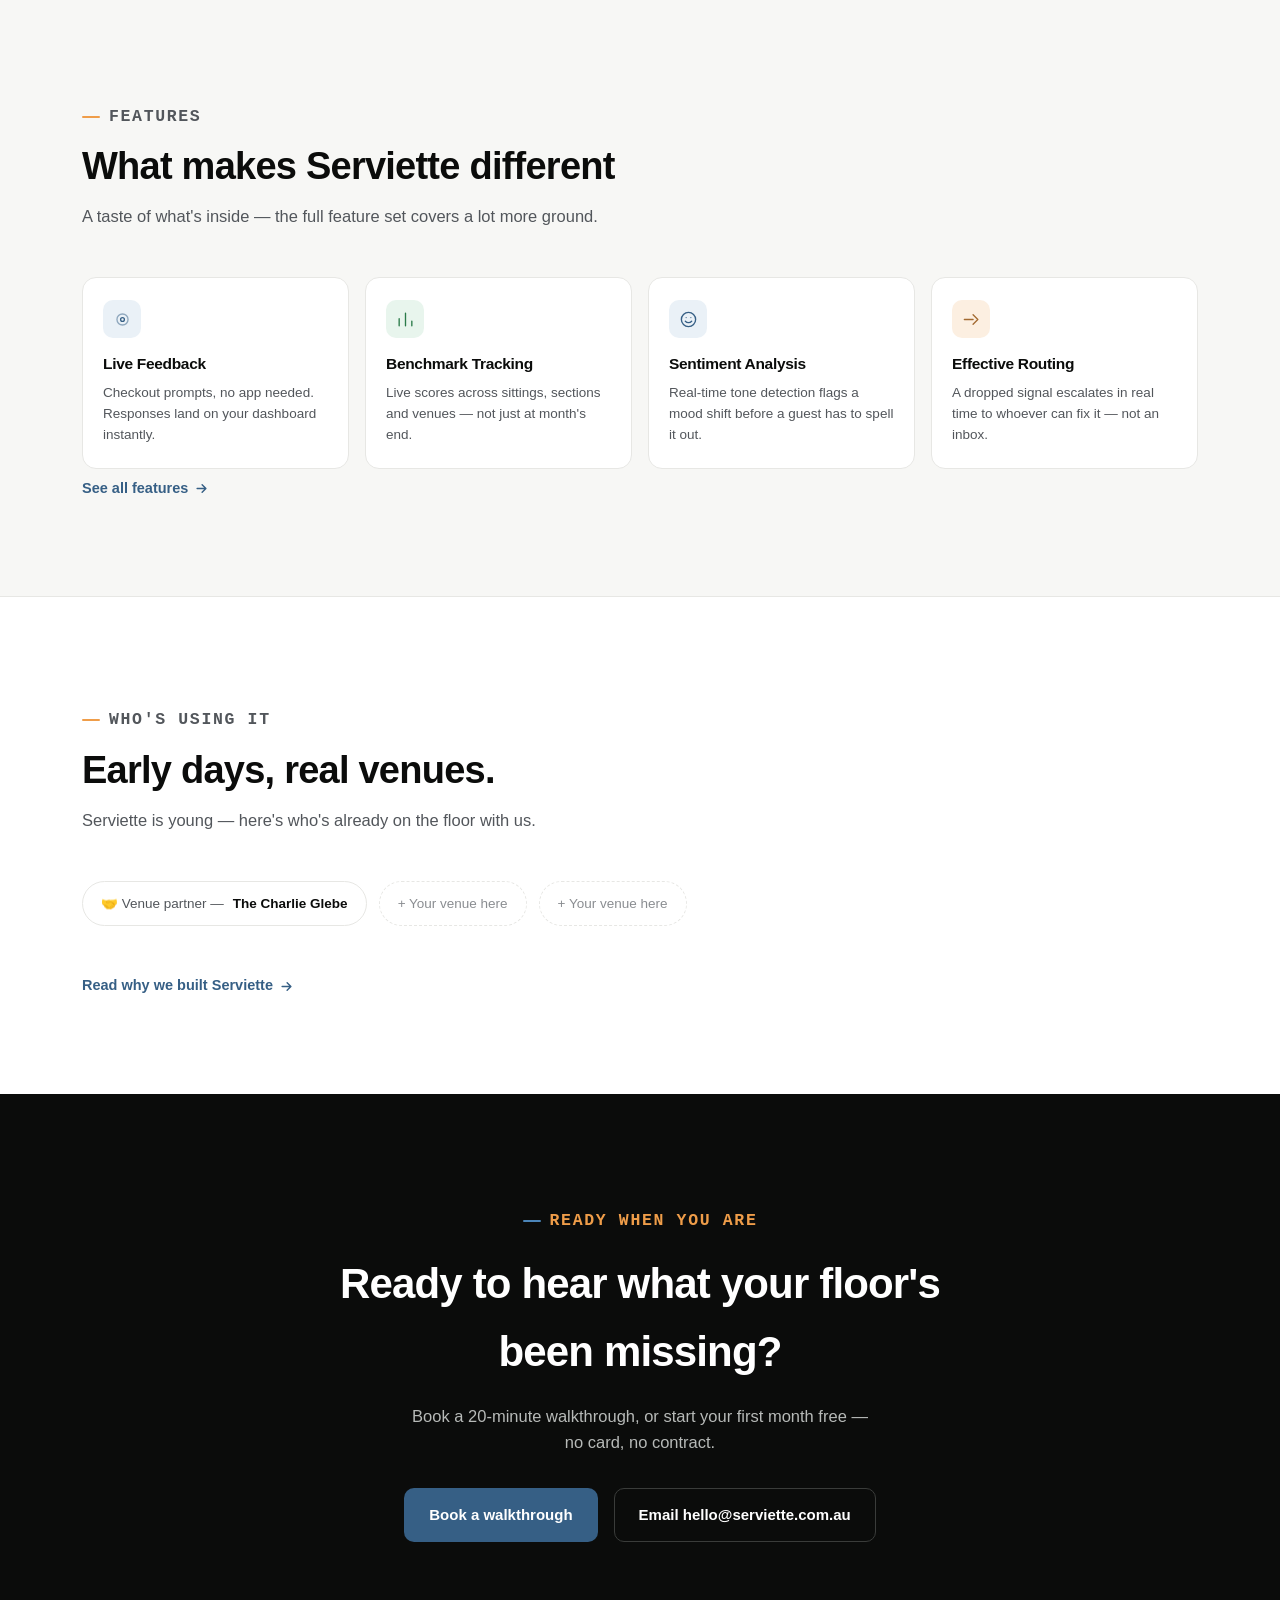
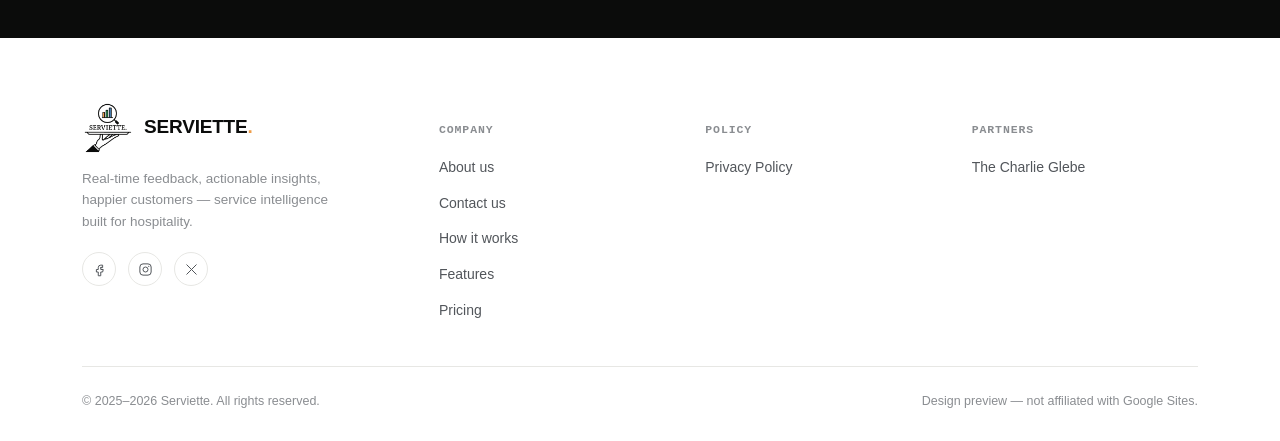
==== commit a998e70f: "Add files via upload" ====
--- a/index.html
+++ b/index.html
@@ -5,11 +5,11 @@
 <meta name="viewport" content="width=device-width, initial-scale=1.0">
 <title>Serviette — Real-time feedback for restaurants</title>
 <meta name="description" content="Serviette turns a single guest tap into a live alert your team can act on in minutes — not a review discovered three days later.">
-<link rel="icon" type="image/png" href="images/logo.png">
+<link rel="icon" type="image/png" href="logo.png">
 <link rel="preconnect" href="https://fonts.googleapis.com">
 <link rel="preconnect" href="https://fonts.gstatic.com" crossorigin>
 <link href="https://fonts.googleapis.com/css2?family=Manrope:wght@400;500;600;700;800&family=JetBrains+Mono:wght@500;600&display=swap" rel="stylesheet">
-<link rel="stylesheet" href="css/styles.css">
+<link rel="stylesheet" href="styles.css">
 </head>
 <body>
 
@@ -18,7 +18,7 @@
 <header class="nav" id="siteNav">
   <div class="nav-row">
     <a href="index.html" class="brand-lockup">
-      <span class="brand-mark"><img src="images/logo.png" alt="Serviette logo"></span>
+      <span class="brand-mark"><img src="logo.png" alt="Serviette logo"></span>
       <span class="wordmark">SERVIETTE<span class="dot">.</span></span>
     </a>
     <nav class="nav-links" id="navLinks">
@@ -198,7 +198,7 @@
     <div class="footer-grid">
       <div class="footer-brand">
         <a href="index.html" class="brand-lockup">
-          <span class="brand-mark"><img src="images/logo.png" alt="Serviette logo"></span>
+          <span class="brand-mark"><img src="logo.png" alt="Serviette logo"></span>
           <span class="wordmark">SERVIETTE<span class="dot">.</span></span>
         </a>
         <p>Real-time feedback, actionable insights, happier customers — service intelligence built for hospitality.</p>
@@ -234,6 +234,6 @@
   </div>
 </footer>
 
-<script src="js/script.js"></script>
+<script src="script.js"></script>
 </body>
 </html>
--- a/styles.css
+++ b/styles.css
@@ -0,0 +1,320 @@
+
+
+  /* ============ TOKENS — derived from the real Serviette logo ============ */
+  :root{
+    --ink:#0B0C0B;
+    --body-text:#52565B;
+    --muted:#8A8D91;
+    --white:#FFFFFF;
+    --bg-soft:#F7F7F5;
+    --border:#E7E7E4;
+
+    --blue:#4B85B9;      --blue-deep:#365F85;  --blue-tint:#EAF1F7;
+    --green:#39A562;     --green-deep:#2A7B49; --green-tint:#E8F5ED;
+    --orange:#EF9D49;    --orange-deep:#A26A31;--orange-tint:#FCEFE1;
+    --red:#D9534F;       --red-deep:#B23A3A;   --red-tint:#FBEAEA;
+
+    --font: 'Manrope', sans-serif;
+    --mono: 'JetBrains Mono', monospace;
+    --max: 1180px;
+    --radius: 14px;
+  }
+
+  *,*::before,*::after{box-sizing:border-box;}
+  html{scroll-behavior:smooth;}
+  body{
+    margin:0; background:var(--white); color:var(--ink);
+    font-family:var(--font); font-size:16px; line-height:1.6;
+    -webkit-font-smoothing:antialiased;
+  }
+  h1,h2,h3,h4{font-family:var(--font); font-weight:800; margin:0; color:var(--ink); letter-spacing:-0.02em;}
+  p{margin:0; color:var(--body-text);}
+  a{color:inherit; text-decoration:none;}
+  ul{margin:0; padding:0; list-style:none;}
+  img{max-width:100%; display:block;}
+  ::selection{background:var(--blue); color:var(--white);}
+  *:focus-visible{outline:2px solid var(--blue-deep); outline-offset:3px; border-radius:3px;}
+
+  .wrap{max-width:var(--max); margin:0 auto; padding:0 32px;}
+  .eyebrow{
+    font-family:var(--mono); font-size:12.5px; letter-spacing:0.1em; text-transform:uppercase;
+    color:var(--blue-deep); font-weight:600; display:flex; align-items:center; gap:9px;
+  }
+  .eyebrow::before{content:''; width:18px; height:2px; background:var(--orange); border-radius:2px;}
+  .section-head{max-width:620px; margin-bottom:48px;}
+  .section-head h2{font-size:clamp(26px,3.6vw,38px); line-height:1.18; margin-top:14px;}
+  .section-head p{color:var(--body-text); font-size:16.5px; margin-top:14px; max-width:520px;}
+  .section-pad{padding:96px 0;}
+  @media (max-width:700px){ .section-pad{padding:64px 0;} .wrap{padding:0 20px;} }
+
+  .btn{
+    display:inline-flex; align-items:center; justify-content:center; gap:8px;
+    padding:14px 24px; border-radius:10px; font-family:var(--font); font-weight:700; font-size:15px;
+    border:1.5px solid transparent; cursor:pointer; transition:transform .15s ease, background .15s ease, border-color .15s ease, box-shadow .15s ease;
+    white-space:nowrap;
+  }
+  .btn-primary{background:var(--blue-deep); color:var(--white);}
+  .btn-primary:hover{background:#2C4E6E; transform:translateY(-1px); box-shadow:0 10px 24px -10px rgba(54,95,133,0.55);}
+  .btn-ghost{background:var(--white); color:var(--ink); border-color:var(--border);}
+  .btn-ghost:hover{border-color:var(--ink); transform:translateY(-1px);}
+  .btn-block{width:100%;}
+
+  .reveal{opacity:0; transform:translateY(18px); transition:opacity .6s ease, transform .6s ease;}
+  .reveal.is-visible{opacity:1; transform:none;}
+  @media (prefers-reduced-motion: reduce){ .reveal{opacity:1; transform:none; transition:none;} html{scroll-behavior:auto;} }
+
+  .skip-link{position:absolute; left:-999px; top:0; background:var(--blue-deep); color:var(--white); padding:12px 18px; z-index:200; font-weight:700; border-radius:0 0 8px 0;}
+  .skip-link:focus{left:0; top:0;}
+
+  /* brand mark — reused in nav + footer via CSS so the image data appears once */
+  .brand-mark{
+    width:52px; height:52px; display:block;
+  }
+  .brand-mark img{width:100%; height:100%; object-fit:contain;}
+
+  /* ============ MULTI-PAGE NAV STATE ============ */
+  .nav-links a.active{color:var(--ink); position:relative;}
+  .nav-links a.active::after{
+    content:''; position:absolute; left:0; right:0; bottom:-3px; height:2px;
+    background:var(--blue-deep); border-radius:2px;
+  }
+  @media (max-width:900px){ .nav-links a.active::after{display:none;} .nav-links a.active{background:var(--bg-soft);} }
+
+  /* ============ INTERIOR PAGE HERO ============ */
+  .page-hero{padding:60px 0 52px; border-bottom:1px solid var(--border); background:var(--bg-soft);}
+  .page-hero .wrap > p.eyebrow{margin-bottom:0;}
+  .page-hero h1{font-size:clamp(30px,4.2vw,46px); margin-top:14px; line-height:1.16;}
+  .page-hero p.hero-lede{font-size:17px; color:var(--body-text); margin-top:16px; max-width:600px; line-height:1.6;}
+
+  /* ============ CONTACT PAGE ============ */
+  .contact-grid{display:grid; grid-template-columns:1fr 1fr; gap:22px; margin-bottom:56px;}
+  .contact-card{background:var(--white); border:1.5px solid var(--border); border-radius:18px; padding:32px 28px;}
+  .contact-card.featured{border-color:var(--blue-deep); box-shadow:0 20px 44px -22px rgba(54,95,133,0.28);}
+  .contact-card .c-icon{width:42px; height:42px; border-radius:11px; display:flex; align-items:center; justify-content:center; background:var(--blue-tint); color:var(--blue-deep); margin-bottom:16px;}
+  .contact-card .c-icon svg{width:21px; height:21px;}
+  .contact-card h3{font-size:19px; font-weight:800;}
+  .contact-card p{font-size:14.5px; margin-top:8px; margin-bottom:20px; line-height:1.6;}
+  .contact-direct{display:flex; flex-wrap:wrap; gap:16px; align-items:center; padding:28px 0; border-top:1px solid var(--border); border-bottom:1px solid var(--border); margin-bottom:40px;}
+  .contact-direct a{display:flex; align-items:center; gap:9px; font-weight:700; font-size:15px; color:var(--ink);}
+  .contact-direct a svg{width:18px; height:18px; color:var(--blue-deep);}
+  .contact-direct .divider{width:1px; height:20px; background:var(--border);}
+  @media (max-width:800px){ .contact-grid{grid-template-columns:1fr;} .contact-direct{flex-direction:column; align-items:flex-start; gap:14px;} .contact-direct .divider{display:none;} }
+
+  /* ============ PRIVACY PAGE ============ */
+  .policy-notice{display:flex; gap:14px; background:var(--orange-tint); border:1px solid #F0D8B8; border-radius:12px; padding:18px 20px; margin-bottom:44px; align-items:flex-start;}
+  .policy-notice svg{width:20px; height:20px; color:var(--orange-deep); flex-shrink:0; margin-top:1px;}
+  .policy-notice p{font-size:14px; color:#6B5230; line-height:1.6;}
+  .policy-section{margin-bottom:34px;}
+  .policy-section h2{font-size:19px; font-weight:800; margin-bottom:10px;}
+  .policy-section p{font-size:14.5px; line-height:1.7; color:var(--body-text);}
+  .policy-section p code{font-family:var(--mono); font-size:12.5px; background:var(--orange-tint); padding:2px 6px; border-radius:4px; color:var(--orange-deep);}
+
+  /* ============ SUB-CTA (reused on interior pages) ============ */
+  .sub-cta{background:var(--ink); text-align:center; padding:80px 0;}
+  .sub-cta h2{font-size:clamp(26px,3.6vw,38px); max-width:640px; margin:0 auto; color:var(--white);}
+  .sub-cta p{color:#B7BAB8; font-size:16px; margin:16px auto 0; max-width:440px;}
+  .sub-cta .hero-ctas{justify-content:center; margin-top:30px;}
+  .sub-cta .btn-ghost{background:transparent; border-color:#3A3C3A; color:var(--white);}
+  .sub-cta .btn-ghost:hover{border-color:var(--white);}
+
+  /* ============ SECTION LINK (teasers on home) ============ */
+  .section-link{display:inline-flex; align-items:center; gap:6px; font-weight:700; font-size:14.5px; color:var(--blue-deep); margin-top:8px;}
+  .section-link svg{width:15px; height:15px; transition:transform .15s ease;}
+  .section-link:hover svg{transform:translateX(3px);}
+  .wordmark{font-family:var(--font); font-weight:800; font-size:19px; letter-spacing:-0.01em; color:var(--ink);}
+  .wordmark .dot{color:var(--orange);}
+  .brand-lockup{display:flex; align-items:center; gap:10px;}
+
+  /* ============ NAV ============ */
+  header.nav{position:sticky; top:0; z-index:100; background:rgba(255,255,255,0.92); backdrop-filter:blur(8px); -webkit-backdrop-filter:blur(8px); border-bottom:1px solid var(--border);}
+  .nav-row{display:flex; align-items:center; justify-content:space-between; padding:14px 32px; max-width:var(--max); margin:0 auto;}
+  .nav-links{display:flex; align-items:center; gap:30px;}
+  .nav-links a{font-size:14.5px; font-weight:600; color:var(--body-text); transition:color .15s ease;}
+  .nav-links a:hover{color:var(--ink);}
+  .nav-cta{display:flex; align-items:center; gap:14px;}
+  .nav-toggle{display:none; background:none; border:none; color:var(--ink); cursor:pointer; padding:6px;}
+  .nav-toggle svg{width:24px; height:24px;}
+
+  @media (max-width:900px){
+    .nav-links{
+      position:absolute; top:100%; left:0; right:0; flex-direction:column; align-items:flex-start;
+      background:var(--white); padding:8px 24px 22px; gap:0; border-bottom:1px solid var(--border);
+      max-height:0; overflow:hidden; transition:max-height .3s ease;
+    }
+    header.nav.open .nav-links{max-height:400px;}
+    .nav-links a{padding:12px 0; width:100%; border-bottom:1px solid var(--bg-soft);}
+    .nav-cta .btn-ghost{display:none;}
+    .nav-toggle{display:block;}
+  }
+
+  /* ============ HERO ============ */
+  .hero{padding:76px 0 60px;}
+  .hero-grid{display:grid; grid-template-columns:1fr 1fr; gap:56px; align-items:center;}
+  .hero h1{font-size:clamp(34px,4.4vw,52px); line-height:1.12;}
+  .hero-sub{font-size:17.5px; color:var(--body-text); max-width:470px; margin-top:20px; line-height:1.65;}
+  .hero-ctas{display:flex; align-items:center; gap:16px; margin-top:30px; flex-wrap:wrap;}
+  .hero-fine{margin-top:18px; font-size:13.5px; color:var(--muted); display:flex; align-items:center; gap:8px;}
+  .hero-fine svg{width:15px; height:15px; color:var(--green);}
+  @media (max-width:960px){ .hero-grid{grid-template-columns:1fr;} .hero-sub{max-width:none;} }
+
+  /* ---- product mockup (hero visual) ---- */
+  .mock-card{background:var(--white); border:1px solid var(--border); border-radius:20px; box-shadow:0 30px 60px -24px rgba(11,12,11,0.18); overflow:hidden;}
+  .mock-topbar{display:flex; align-items:center; gap:8px; padding:12px 16px; background:var(--bg-soft); border-bottom:1px solid var(--border);}
+  .mock-dot{width:9px; height:9px; border-radius:50%; background:var(--border);}
+  .mock-url{margin:0 auto; font-family:var(--mono); font-size:11.5px; color:var(--muted);}
+  .mock-body{padding:22px 22px 8px;}
+  .mock-head{display:flex; align-items:center; justify-content:space-between;}
+  .mock-head strong{font-size:15px; font-weight:800;}
+  .live-badge{display:inline-flex; align-items:center; gap:6px; font-family:var(--mono); font-size:11px; font-weight:600; color:var(--green-deep); background:var(--green-tint); padding:5px 10px; border-radius:20px;}
+  .live-badge::before{content:''; width:6px; height:6px; border-radius:50%; background:var(--green); animation:pulse 1.8s infinite;}
+  @keyframes pulse{0%,100%{opacity:1;} 50%{opacity:0.4;}}
+
+  .mock-stats{display:flex; gap:28px; margin-top:20px;}
+  .mock-stat .num{font-family:var(--mono); font-size:26px; font-weight:600; color:var(--ink);}
+  .mock-stat .num.up{color:var(--green-deep);}
+  .mock-stat .lbl{font-size:12px; color:var(--muted); margin-top:2px;}
+
+  .mock-chart{display:flex; align-items:flex-end; gap:5px; height:44px; margin:20px 0 4px;}
+  .mock-chart span{flex:1; border-radius:3px 3px 0 0; background:var(--blue);}
+  .mock-chart span:nth-child(3n+2){background:var(--green);}
+  .mock-chart span:nth-child(4n+1){background:var(--orange);}
+
+  .mock-feed{margin-top:14px; border-top:1px solid var(--border);}
+  .feed-frame{height:230px; overflow:hidden; position:relative; mask-image:linear-gradient(to bottom, black 78%, transparent); -webkit-mask-image:linear-gradient(to bottom, black 78%, transparent);}
+  .feed-track{animation:feedScroll 18s linear infinite;}
+  .feed-frame:hover .feed-track{animation-play-state:paused;}
+  @keyframes feedScroll{ from{transform:translateY(0);} to{transform:translateY(-50%);} }
+  @media (prefers-reduced-motion: reduce){ .feed-track{animation:none;} }
+  .feed-row{display:flex; align-items:center; gap:12px; padding:13px 0; border-bottom:1px solid var(--bg-soft);}
+  .feed-table{font-family:var(--mono); font-size:12px; color:var(--muted); width:58px; flex-shrink:0;}
+  .feed-comment{font-size:13.5px; color:var(--ink); flex-grow:1; overflow:hidden; text-overflow:ellipsis; white-space:nowrap;}
+  .feed-score{font-family:var(--mono); font-size:12px; font-weight:700; padding:3px 8px; border-radius:6px; flex-shrink:0;}
+  .feed-score.g{color:var(--green-deep); background:var(--green-tint);}
+  .feed-score.a{color:var(--orange-deep); background:var(--orange-tint);}
+  .feed-score.r{color:var(--red-deep); background:var(--red-tint);}
+
+  /* ============ STATS ============ */
+  .stats-bar{background:var(--bg-soft); border-top:1px solid var(--border); border-bottom:1px solid var(--border); padding:52px 0;}
+  .stats-row{display:grid; grid-template-columns:repeat(3,1fr); gap:20px; margin-top:22px;}
+  .stat{text-align:left;}
+  .stat-num{font-family:var(--mono); font-size:clamp(30px,4vw,42px); font-weight:700;}
+  .stat-num.blue{color:var(--blue-deep);} .stat-num.green{color:var(--green-deep);} .stat-num.orange{color:var(--orange-deep);}
+  .stat-label{font-size:14.5px; color:var(--body-text); margin-top:4px; font-weight:600;}
+  @media (max-width:700px){ .stats-row{grid-template-columns:1fr; gap:28px;} }
+
+  /* ============ HOW IT WORKS ============ */
+  .steps{display:grid; grid-template-columns:repeat(3,1fr); gap:28px;}
+  .step{padding:0;}
+  .step-num{font-family:var(--mono); font-size:13px; font-weight:700; color:var(--white); background:var(--blue-deep); width:30px; height:30px; border-radius:50%; display:flex; align-items:center; justify-content:center;}
+  .step h3{font-size:19px; margin-top:16px; font-weight:800;}
+  .step p{font-size:14.5px; margin-top:8px; line-height:1.6;}
+  @media (max-width:800px){ .steps{grid-template-columns:1fr; gap:32px;} }
+
+  /* ============ BEFORE / AFTER ============ */
+  .gap-section{background:var(--bg-soft); border-top:1px solid var(--border); border-bottom:1px solid var(--border);}
+  .toggle-row{display:inline-flex; background:var(--white); border:1px solid var(--border); border-radius:10px; padding:4px; margin-bottom:32px;}
+  .toggle-btn{font-family:var(--font); font-size:13.5px; font-weight:700; padding:9px 18px; border-radius:7px; border:none; background:none; color:var(--muted); cursor:pointer; transition:all .2s ease;}
+  .toggle-btn.active{background:var(--blue-deep); color:var(--white);}
+  .timeline{display:none; flex-direction:column;}
+  .timeline.active{display:flex;}
+  .tl-item{display:grid; grid-template-columns:96px 1px 1fr; gap:20px; padding-bottom:28px; position:relative;}
+  .tl-item:last-child{padding-bottom:0;}
+  .tl-time{font-family:var(--mono); font-size:12.5px; color:var(--blue-deep); font-weight:600; padding-top:2px;}
+  .tl-line{background:var(--border);}
+  .tl-item::after{content:''; position:absolute; left:96px; top:6px; width:9px; height:9px; margin-left:-4.5px; border-radius:50%; background:var(--muted);}
+  .tl-item.bad::after{background:var(--red);}
+  .tl-item.good::after{background:var(--green);}
+  .tl-text strong{display:block; font-size:15.5px; color:var(--ink); margin-bottom:3px; font-weight:700;}
+  .tl-text span{font-size:14px; color:var(--body-text);}
+  .gap-grid{display:grid; grid-template-columns:1fr 1fr; gap:60px; align-items:start;}
+  @media (max-width:900px){ .gap-grid{grid-template-columns:1fr; gap:36px;} }
+
+  /* ============ FEATURES ============ */
+  .feat-group-title{font-family:var(--mono); font-size:12px; letter-spacing:0.08em; text-transform:uppercase; color:var(--muted); margin:44px 0 20px; font-weight:600;}
+  .feat-group-title:first-of-type{margin-top:0;}
+  .feat-grid{display:grid; grid-template-columns:repeat(4,1fr); gap:16px;}
+  .feat-grid.cols-2{grid-template-columns:repeat(2,1fr);}
+  .feat-grid.cols-3{grid-template-columns:repeat(3,1fr);}
+  .feat-card{background:var(--white); border:1px solid var(--border); border-radius:var(--radius); padding:22px 20px; transition:box-shadow .2s ease, transform .2s ease;}
+  .feat-card:hover{box-shadow:0 16px 32px -18px rgba(11,12,11,0.18); transform:translateY(-2px);}
+  .feat-icon{width:38px; height:38px; border-radius:10px; display:flex; align-items:center; justify-content:center;}
+  .feat-icon.blue{background:var(--blue-tint); color:var(--blue-deep);}
+  .feat-icon.green{background:var(--green-tint); color:var(--green-deep);}
+  .feat-icon.orange{background:var(--orange-tint); color:var(--orange-deep);}
+  .feat-icon svg{width:19px; height:19px;}
+  .feat-card h4{font-size:15.5px; margin-top:14px; font-weight:700;}
+  .feat-card p{font-size:13.5px; margin-top:6px; line-height:1.55;}
+  @media (max-width:900px){ .feat-grid, .feat-grid.cols-2, .feat-grid.cols-3{grid-template-columns:repeat(2,1fr);} }
+  @media (max-width:560px){ .feat-grid, .feat-grid.cols-2, .feat-grid.cols-3{grid-template-columns:1fr;} }
+
+  /* ============ ABOUT ============ */
+  .about-section{border-top:1px solid var(--border); border-bottom:1px solid var(--border);}
+  .about-grid{display:grid; grid-template-columns:0.85fr 1.15fr; gap:60px; align-items:start;}
+  .about-body p{color:var(--body-text); font-size:15.5px; line-height:1.75; margin-bottom:16px;}
+  .about-statement{font-size:clamp(20px,2.2vw,26px); font-weight:800; color:var(--ink); line-height:1.4; margin:6px 0 22px;}
+  @media (max-width:900px){ .about-grid{grid-template-columns:1fr;} }
+
+  /* ============ TRUST ============ */
+  .partner-row{display:flex; align-items:center; gap:12px; flex-wrap:wrap; margin-bottom:40px;}
+  .partner-chip{display:flex; align-items:center; gap:9px; border:1px solid var(--border); background:var(--white); padding:11px 18px; border-radius:30px; font-size:13.5px; color:var(--body-text);}
+  .partner-chip strong{color:var(--ink); font-weight:700;}
+  .partner-chip.ghost{border-style:dashed; color:var(--muted);}
+  .test-grid{display:grid; grid-template-columns:repeat(2,1fr); gap:20px;}
+  .test-card{border:1.5px dashed var(--border); border-radius:var(--radius); padding:24px; background:var(--bg-soft);}
+  .test-card .stars{color:var(--orange); font-size:14px; letter-spacing:2px;}
+  .test-card p{font-size:14px; color:var(--body-text); margin-top:12px; line-height:1.6;}
+  .test-card footer{margin-top:14px; font-size:12px; font-family:var(--mono); color:var(--muted);}
+  @media (max-width:800px){ .test-grid{grid-template-columns:1fr;} }
+
+  /* ============ PRICING ============ */
+  .price-grid{display:grid; grid-template-columns:repeat(3,1fr); gap:20px; align-items:stretch;}
+  .price-card{background:var(--white); border:1.5px solid var(--border); border-radius:18px; padding:30px 26px; display:flex; flex-direction:column;}
+  .price-card.featured{border-color:var(--blue-deep); box-shadow:0 20px 44px -22px rgba(54,95,133,0.35); position:relative;}
+  .price-ribbon{display:inline-block; font-family:var(--mono); font-size:11px; font-weight:700; letter-spacing:0.04em; color:var(--white); background:var(--blue-deep); padding:5px 12px; border-radius:20px; margin-bottom:16px; width:fit-content;}
+  .price-name{font-size:19px; font-weight:800;}
+  .price-amt{font-family:var(--mono); font-size:34px; font-weight:700; margin-top:8px; color:var(--ink);}
+  .price-amt span{font-size:13px; color:var(--muted); font-family:var(--font); font-weight:600;}
+  .price-list{margin:22px 0 26px; display:flex; flex-direction:column; gap:11px; flex-grow:1;}
+  .price-list li{display:flex; gap:9px; font-size:14px; color:var(--body-text); align-items:flex-start;}
+  .price-list li svg{width:16px; height:16px; color:var(--green); flex-shrink:0; margin-top:3px;}
+  @media (max-width:900px){ .price-grid{grid-template-columns:1fr; max-width:400px; margin:0 auto;} }
+
+  /* ============ FAQ ============ */
+  .faq-list{max-width:740px;}
+  .faq-item{border-bottom:1px solid var(--border);}
+  .faq-item summary{padding:22px 2px; font-size:16px; font-weight:700; cursor:pointer; list-style:none; display:flex; align-items:center; justify-content:space-between; gap:20px;}
+  .faq-item summary::-webkit-details-marker{display:none;}
+  .faq-plus{width:20px; height:20px; flex-shrink:0; position:relative;}
+  .faq-plus::before,.faq-plus::after{content:''; position:absolute; background:var(--blue-deep); border-radius:1px; transition:transform .25s ease;}
+  .faq-plus::before{width:13px; height:2px; top:9px; left:3.5px;}
+  .faq-plus::after{width:2px; height:13px; top:3.5px; left:9px;}
+  details[open] .faq-plus::after{transform:rotate(90deg);}
+  .faq-item p{padding:0 2px 22px; color:var(--body-text); font-size:14.5px; max-width:600px; line-height:1.65;}
+  .faq-item p code{font-family:var(--mono); font-size:12.5px; background:var(--orange-tint); padding:2px 6px; border-radius:4px; color:var(--orange-deep);}
+
+  /* ============ FINAL CTA ============ */
+  .final-cta{background:var(--ink); text-align:center; padding:96px 0;}
+  .final-cta .eyebrow{justify-content:center; color:var(--orange);}
+  .final-cta .eyebrow::before{background:var(--blue);}
+  .final-cta h2{font-size:clamp(28px,4vw,42px); max-width:680px; margin:16px auto 0; color:var(--white);}
+  .final-cta p{color:#B7BAB8; font-size:16.5px; margin:18px auto 0; max-width:460px;}
+  .final-cta .hero-ctas{justify-content:center; margin-top:32px;}
+  .final-cta .btn-ghost{background:transparent; border-color:#3A3C3A; color:var(--white);}
+  .final-cta .btn-ghost:hover{border-color:var(--white);}
+
+  /* ============ FOOTER ============ */
+  footer.site-footer{padding:64px 0 30px;}
+  .footer-grid{display:grid; grid-template-columns:1.4fr repeat(3,1fr); gap:40px; padding-bottom:44px;}
+  .footer-brand p{color:var(--muted); font-size:13.5px; margin-top:14px; max-width:270px; line-height:1.6;}
+  .footer-social{display:flex; gap:12px; margin-top:20px;}
+  .footer-social a{width:34px; height:34px; border:1px solid var(--border); border-radius:50%; display:flex; align-items:center; justify-content:center; color:var(--body-text); transition:all .2s ease;}
+  .footer-social a:hover{border-color:var(--ink); color:var(--ink);}
+  .footer-social svg{width:15px; height:15px;}
+  .footer-col h5{font-family:var(--mono); font-size:11.5px; text-transform:uppercase; letter-spacing:0.08em; color:var(--muted); margin-bottom:15px; font-weight:600;}
+  .footer-col ul{display:flex; flex-direction:column; gap:10px;}
+  .footer-col a{font-size:14px; color:var(--body-text); transition:color .15s ease;}
+  .footer-col a:hover{color:var(--ink);}
+  .footer-bottom{border-top:1px solid var(--border); padding-top:24px; display:flex; justify-content:space-between; flex-wrap:wrap; gap:10px; font-size:12.5px; color:var(--muted);}
+  @media (max-width:800px){ .footer-grid{grid-template-columns:1fr 1fr; row-gap:32px;} }
+  @media (max-width:500px){ .footer-grid{grid-template-columns:1fr;} }
+
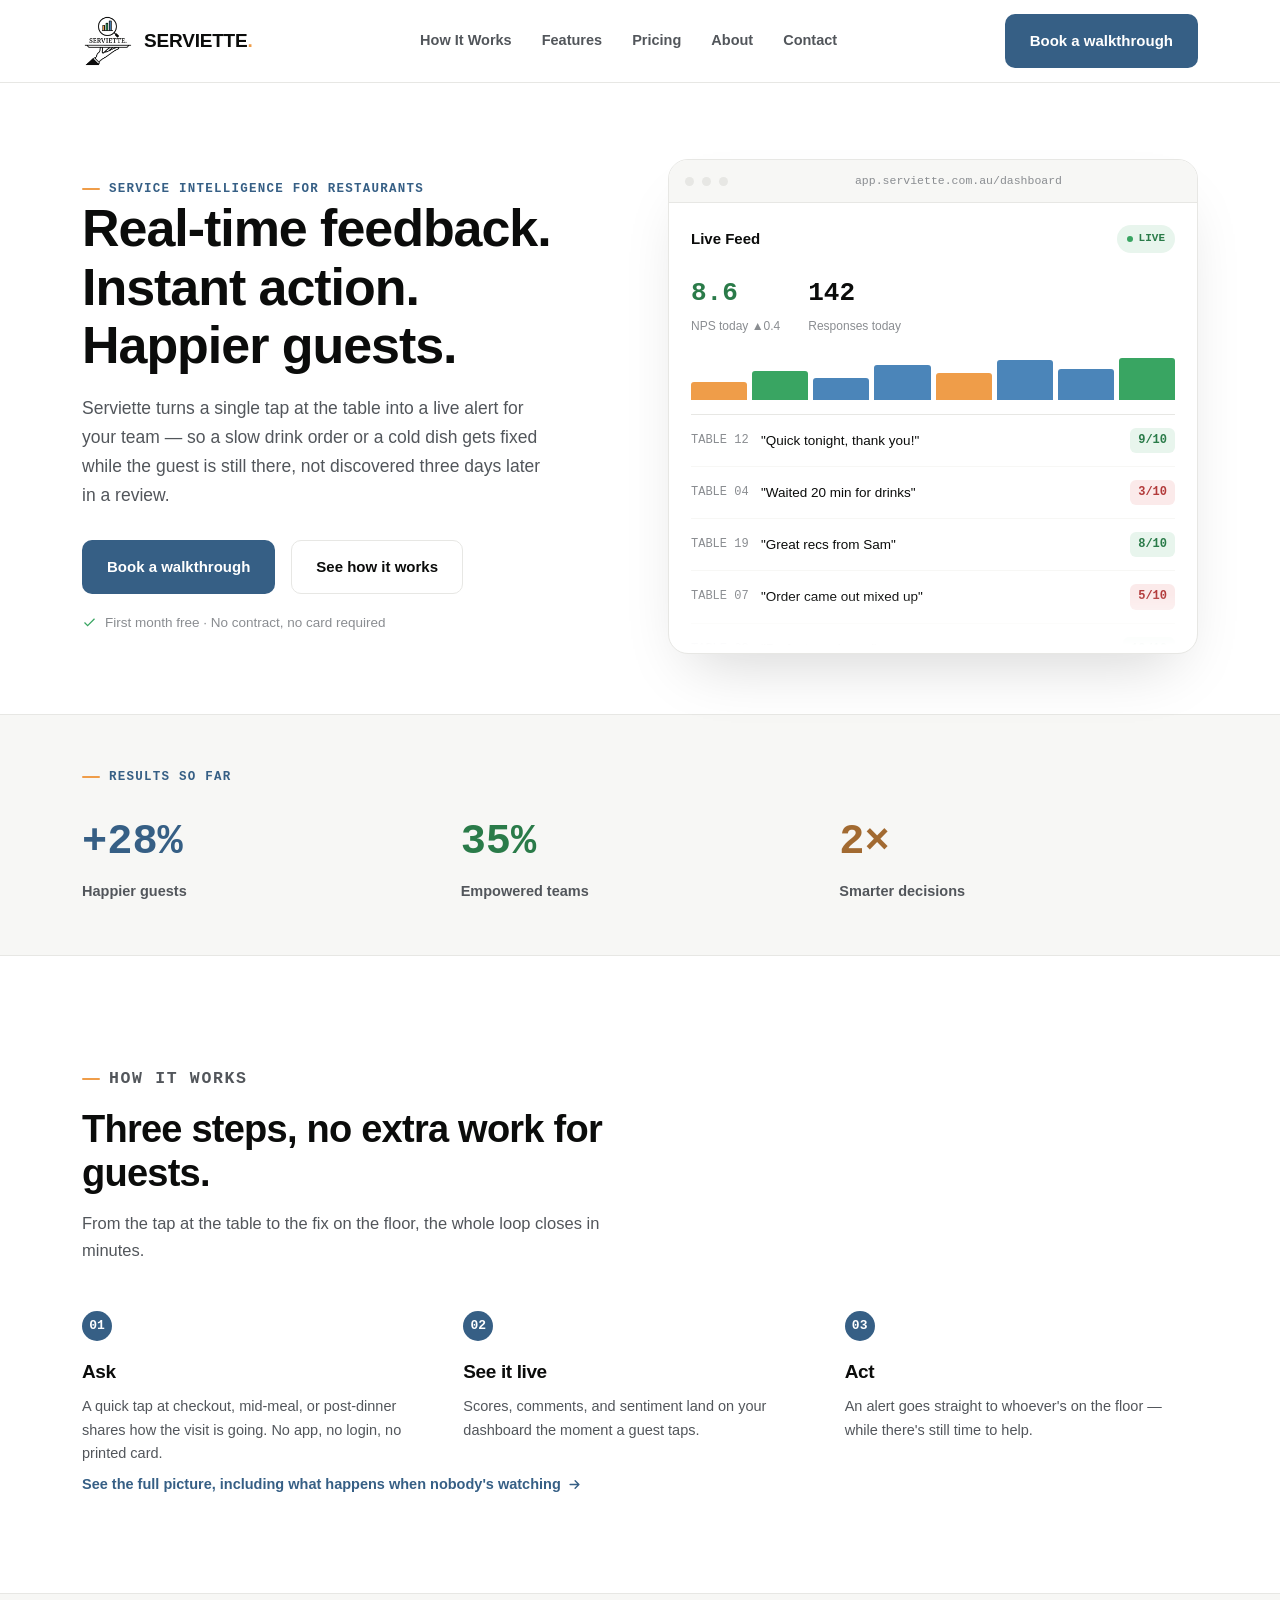
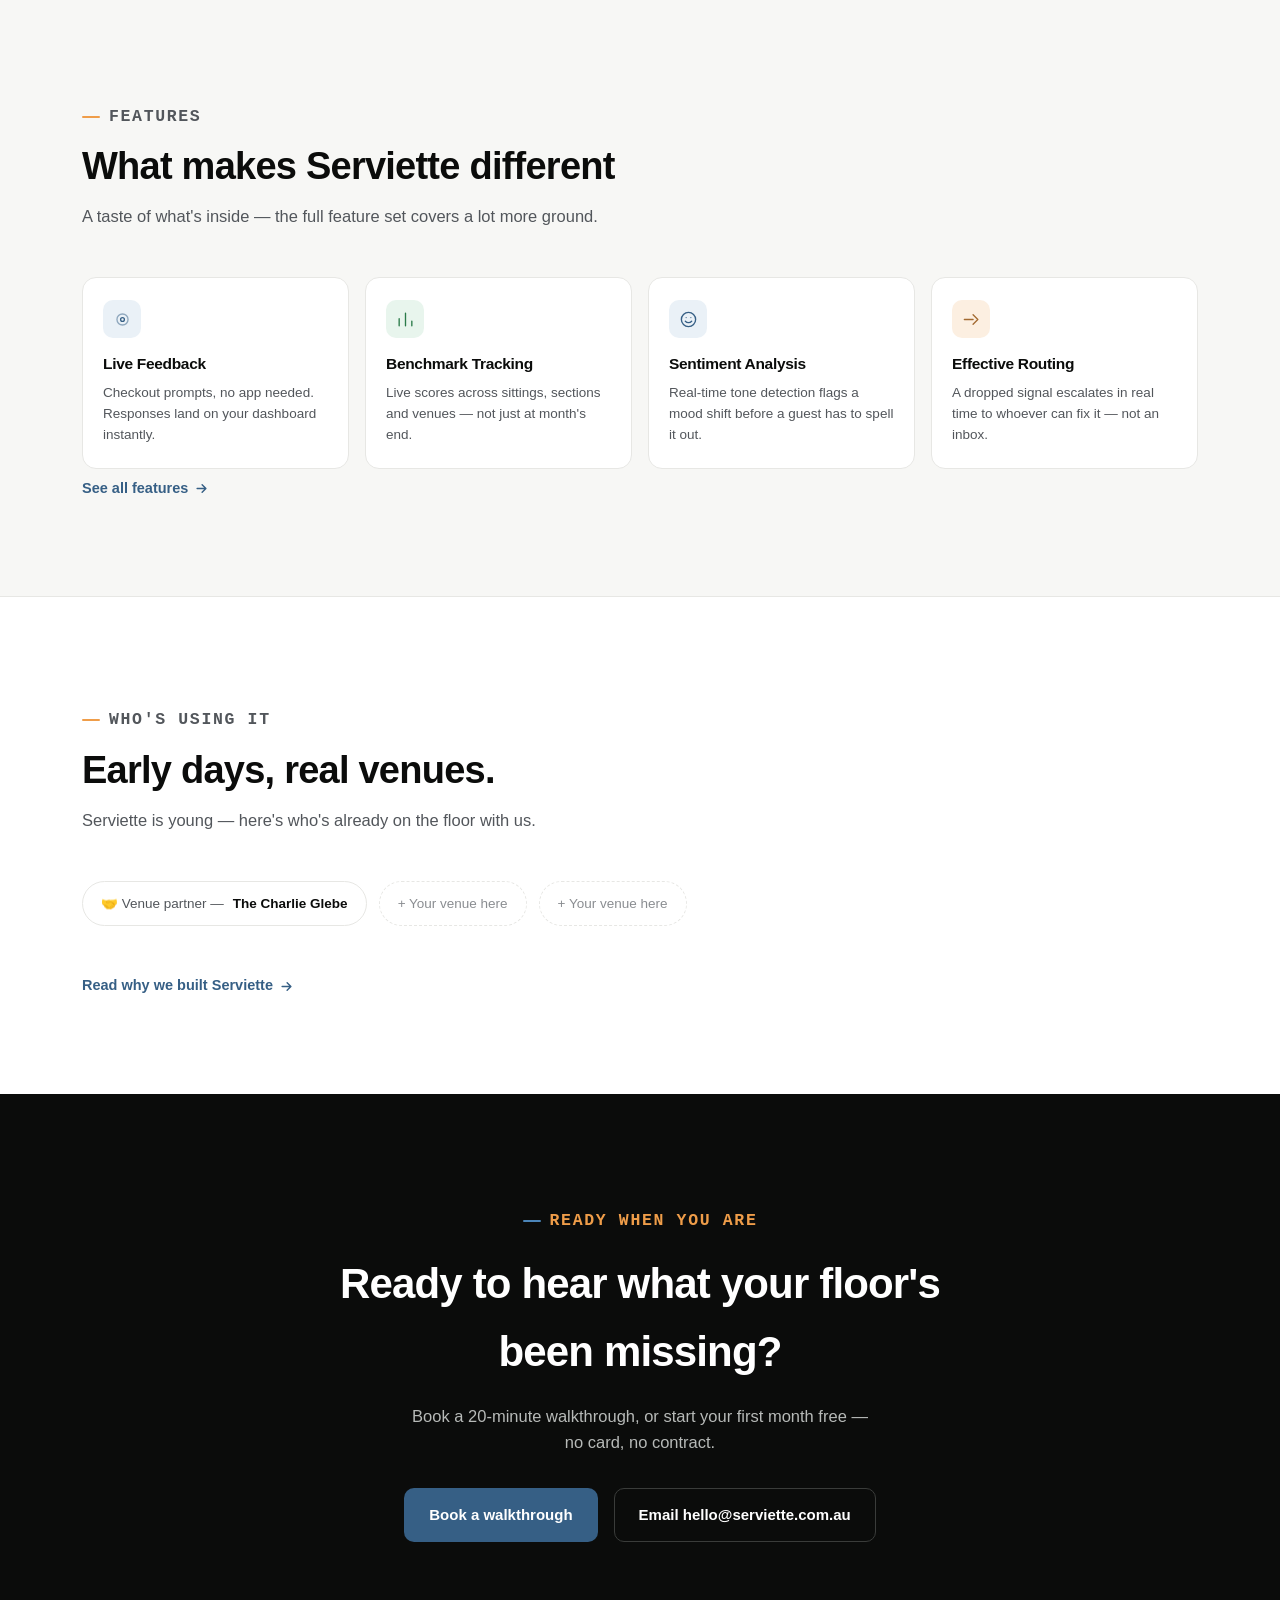
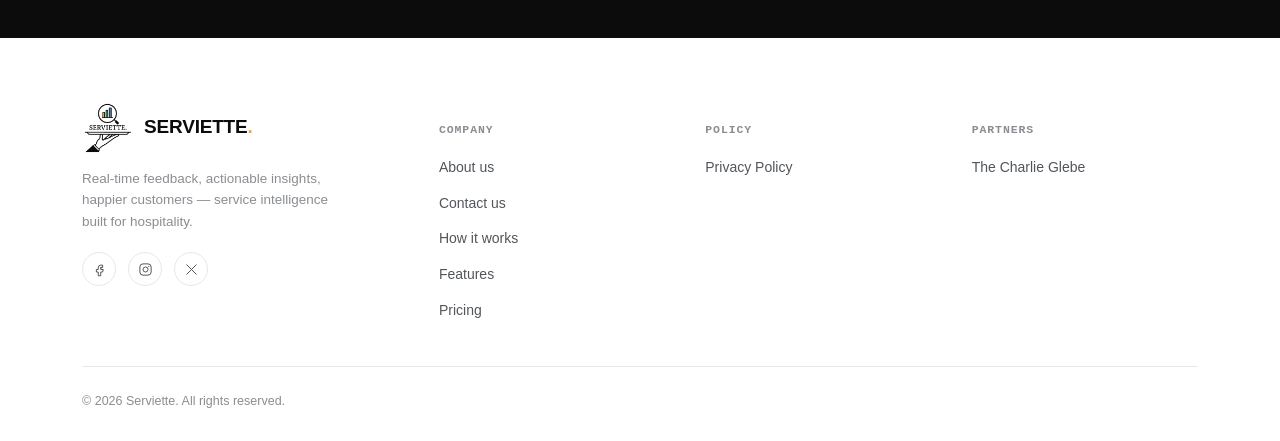
==== commit b3efcd6e: "Update index.html" ====
--- a/index.html
+++ b/index.html
@@ -228,8 +228,8 @@
       </div>
     </div>
     <div class="footer-bottom">
-      <span>© 2025–2026 Serviette. All rights reserved.</span>
-      <span>Design preview — not affiliated with Google Sites.</span>
+      <span>© 2026 Serviette. All rights reserved.</span>
+    
     </div>
   </div>
 </footer>
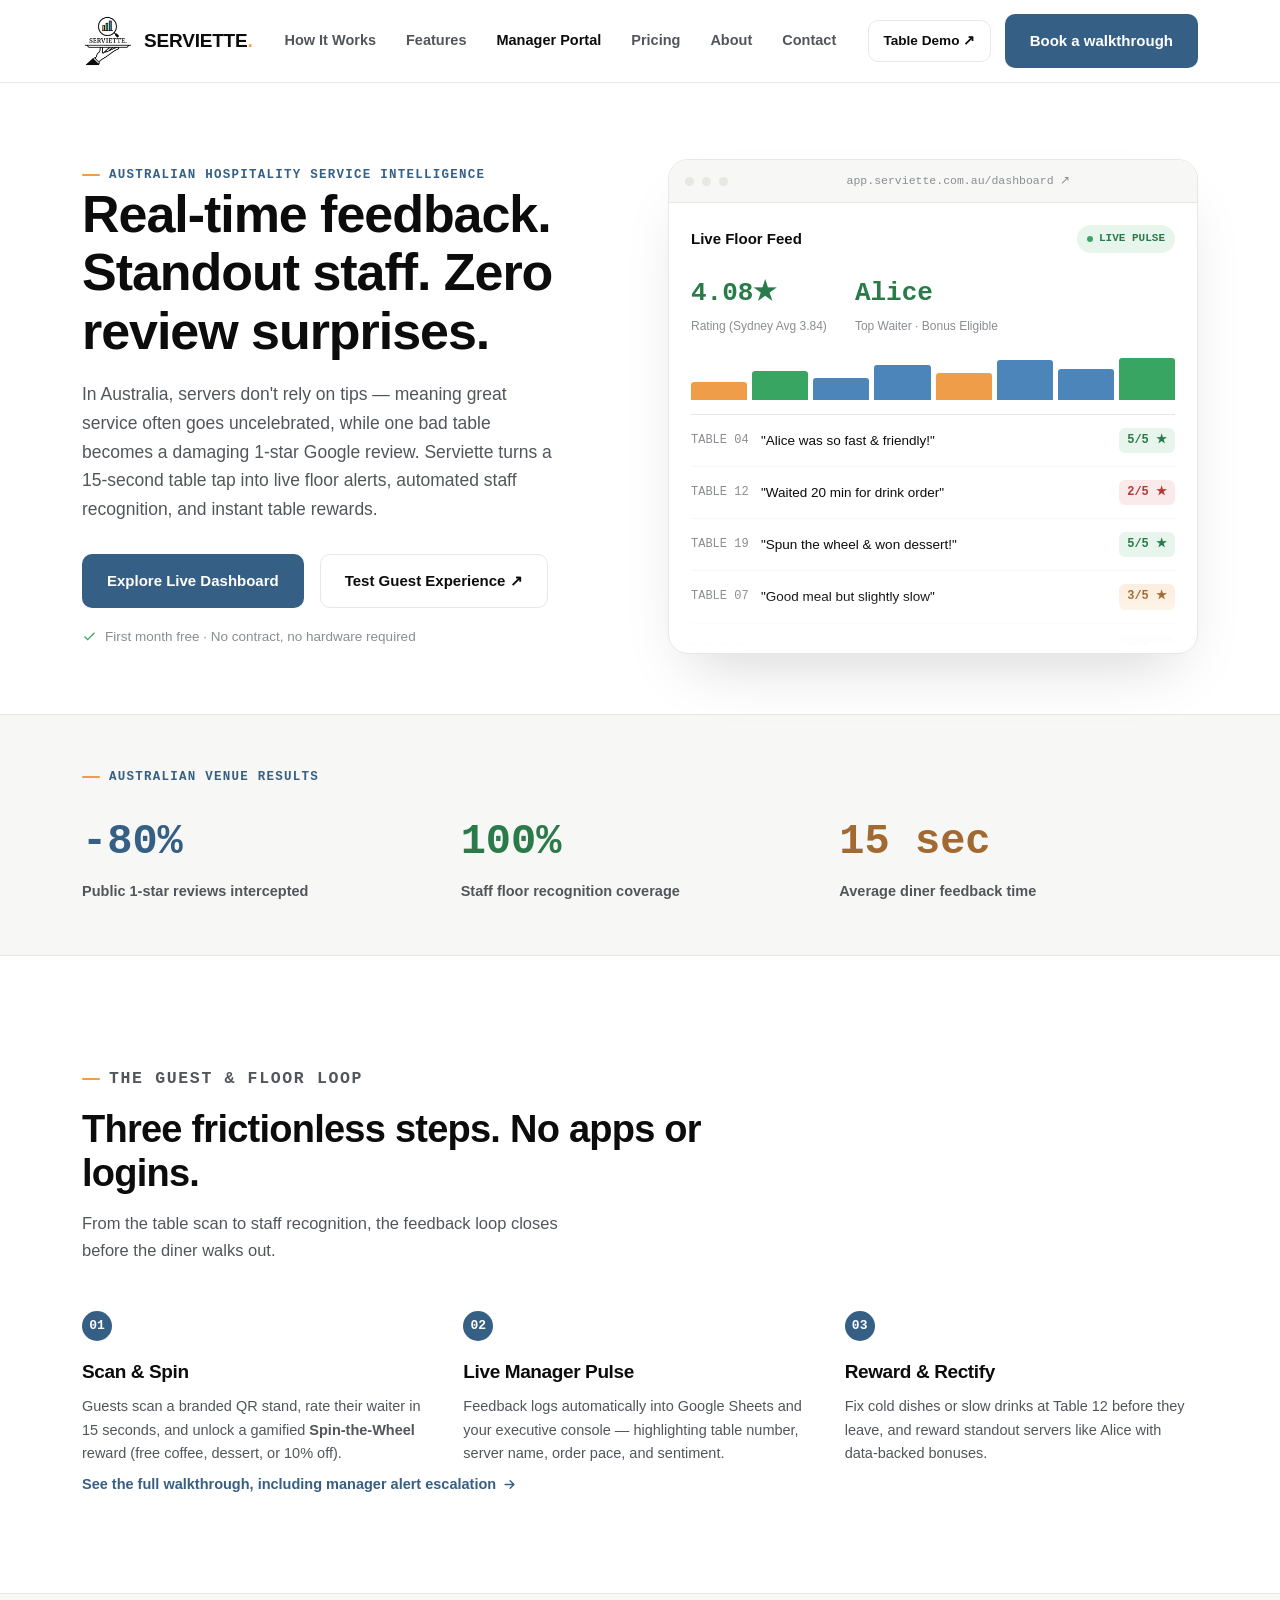
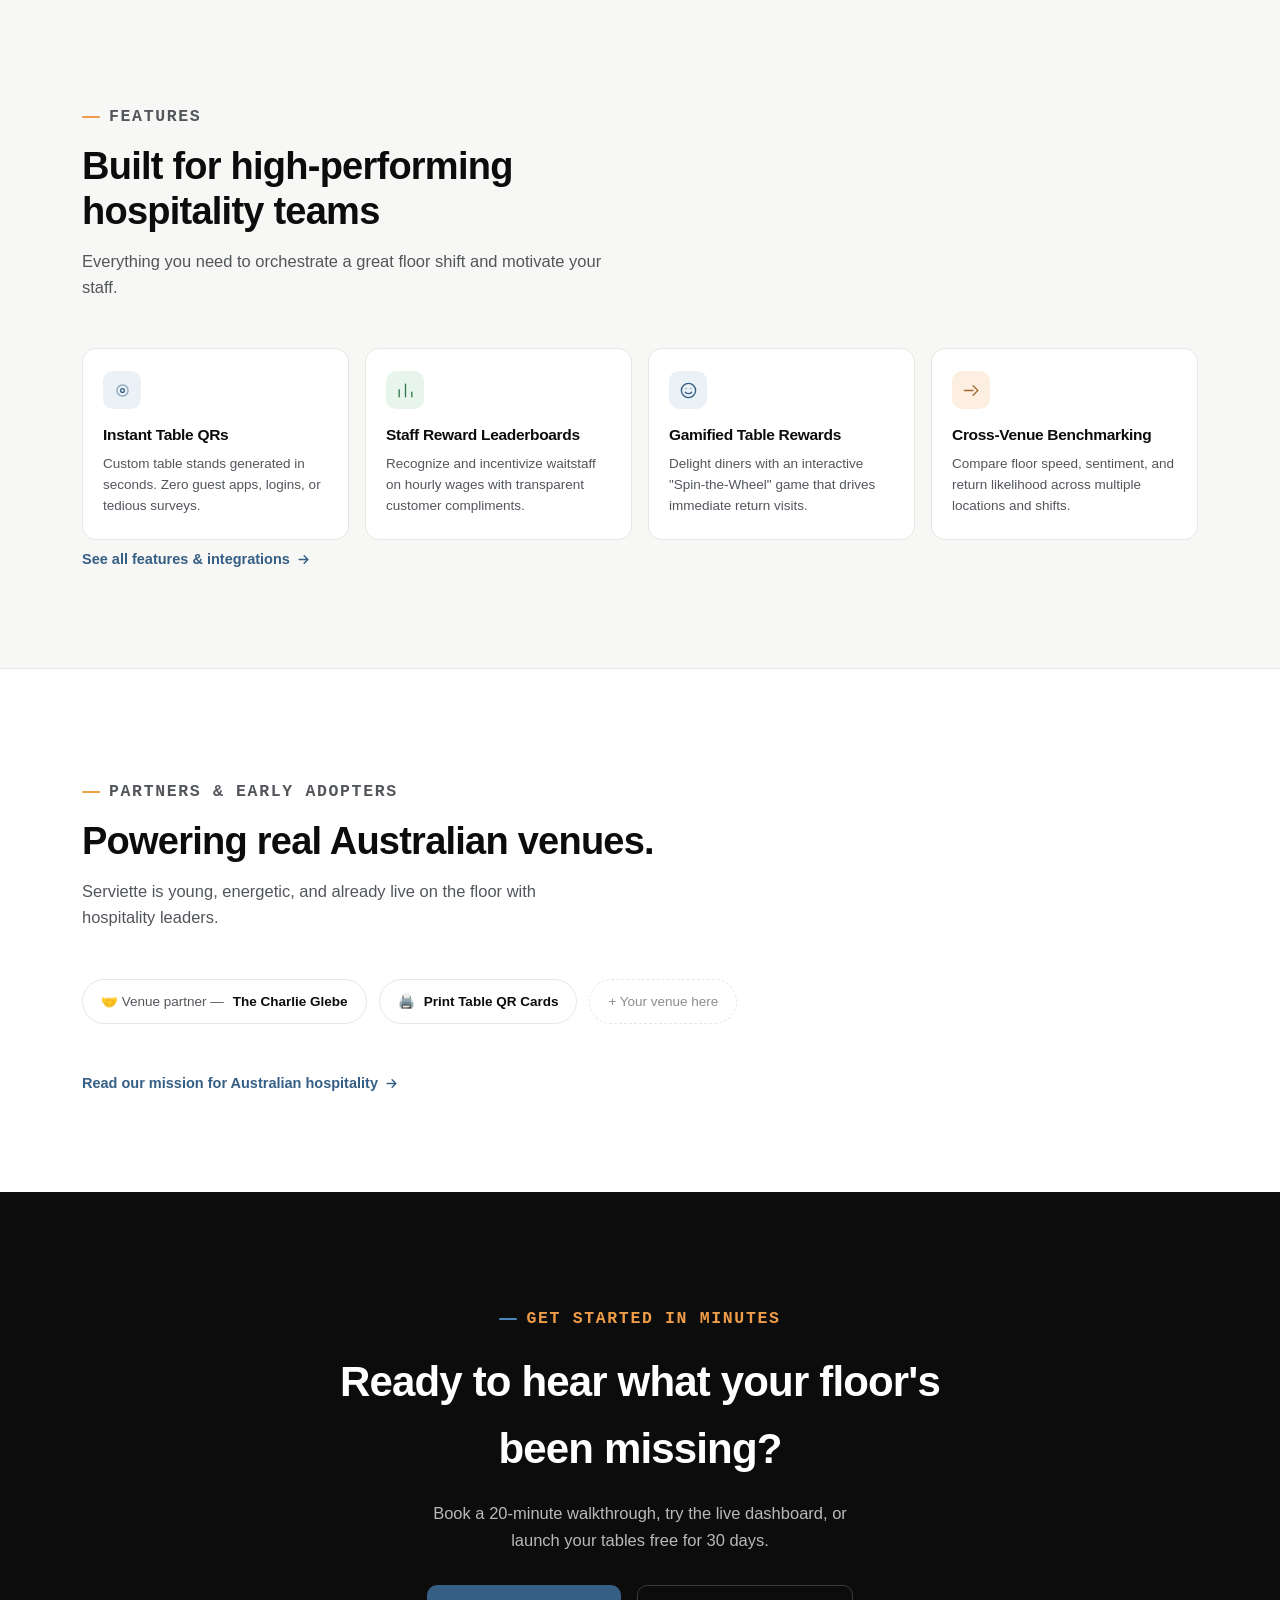
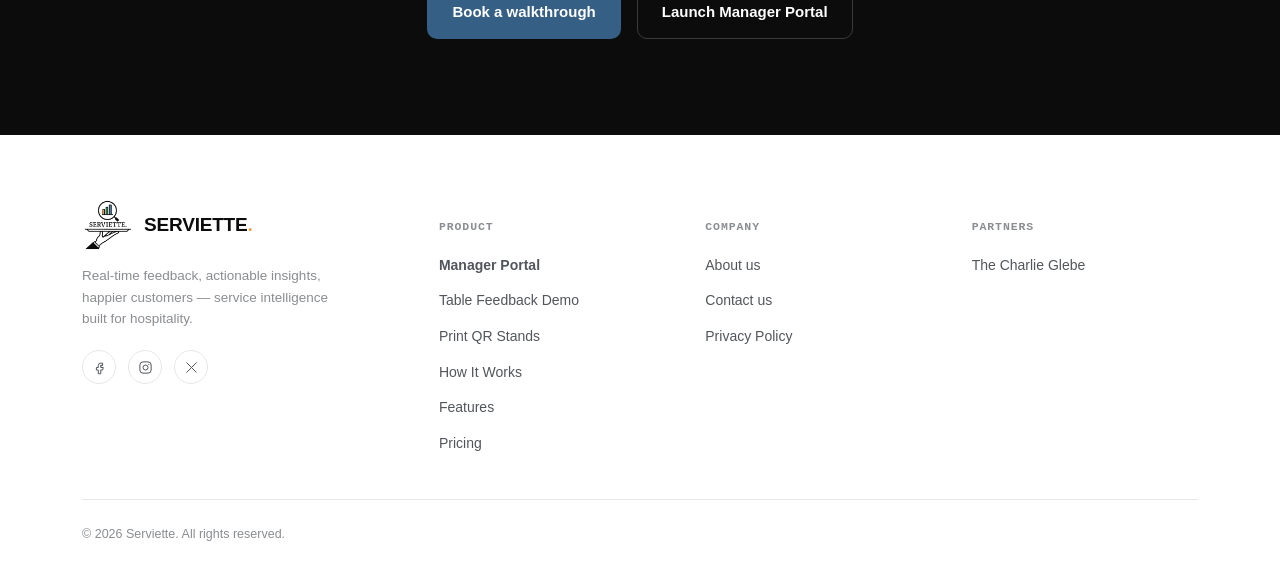
==== commit 921ddf10: "Update index.html" ====
--- a/index.html
+++ b/index.html
@@ -3,8 +3,8 @@
 <head>
 <meta charset="UTF-8">
 <meta name="viewport" content="width=device-width, initial-scale=1.0">
-<title>Serviette — Real-time feedback for restaurants</title>
-<meta name="description" content="Serviette turns a single guest tap into a live alert your team can act on in minutes — not a review discovered three days later.">
+<title>Serviette — Service Intelligence & Real-Time Hospitality Feedback</title>
+<meta name="description" content="Serviette turns a single table tap into a live floor alert and staff recognition — so service issues get fixed in minutes, not discovered days later on Google Reviews.">
 <link rel="icon" type="image/png" href="logo.png">
 <link rel="preconnect" href="https://fonts.googleapis.com">
 <link rel="preconnect" href="https://fonts.gstatic.com" crossorigin>
@@ -24,11 +24,13 @@
     <nav class="nav-links" id="navLinks">
       <a href="how-it-works.html">How It Works</a>
       <a href="features.html">Features</a>
+      <a href="dashboard.html" style="font-weight:700; color:var(--text);">Manager Portal</a>
       <a href="packages.html">Pricing</a>
       <a href="about-us.html">About</a>
       <a href="contact.html">Contact</a>
     </nav>
     <div class="nav-cta">
+      <a class="btn btn-ghost" href="feedback.html?table=04" target="_blank" rel="noopener" style="padding: 0.55rem 0.9rem; font-size: 0.85rem;">Table Demo ↗</a>
       <a class="btn btn-primary" href="https://calendar.app.google/LqZYC1YsDhPSSBzCA" target="_blank" rel="noopener">Book a walkthrough</a>
       <button class="nav-toggle" id="navToggle" aria-label="Toggle menu" aria-expanded="false">
         <svg viewBox="0 0 24 24" fill="none" stroke="currentColor" stroke-width="1.8"><line x1="3" y1="7" x2="21" y2="7"/><line x1="3" y1="12" x2="21" y2="12"/><line x1="3" y1="17" x2="21" y2="17"/></svg>
@@ -41,67 +43,64 @@
   <section class="hero" id="top">
     <div class="wrap hero-grid">
       <div>
-        <p class="eyebrow">SERVICE INTELLIGENCE FOR RESTAURANTS</p>
-        <h1>Real-time feedback. Instant action. Happier guests.</h1>
-        <p class="hero-sub">Serviette turns a single tap at the table into a live alert for your team — so a slow drink order or a cold dish gets fixed while the guest is still there, not discovered three days later in a review.</p>
+        <p class="eyebrow">AUSTRALIAN HOSPITALITY SERVICE INTELLIGENCE</p>
+        <h1>Real-time feedback. Standout staff. Zero review surprises.</h1>
+        <p class="hero-sub">In Australia, servers don't rely on tips — meaning great service often goes uncelebrated, while one bad table becomes a damaging 1-star Google review. Serviette turns a 15-second table tap into live floor alerts, automated staff recognition, and instant table rewards.</p>
         <div class="hero-ctas">
-          <a class="btn btn-primary" href="https://calendar.app.google/LqZYC1YsDhPSSBzCA" target="_blank" rel="noopener">Book a walkthrough</a>
-          <a class="btn btn-ghost" href="how-it-works.html">See how it works</a>
-        </div>
-        <p class="hero-fine"><svg viewBox="0 0 24 24" fill="none" stroke="currentColor" stroke-width="2"><polyline points="20 6 9 17 4 12"/></svg> First month free · No contract, no card required</p>
+          <a class="btn btn-primary" href="dashboard.html">Explore Live Dashboard</a>
+          <a class="btn btn-ghost" href="feedback.html?table=04" target="_blank" rel="noopener">Test Guest Experience ↗</a>
+        </div>
+        <p class="hero-fine"><svg viewBox="0 0 24 24" fill="none" stroke="currentColor" stroke-width="2"><polyline points="20 6 9 17 4 12"/></svg> First month free · No contract, no hardware required</p>
       </div>
 
       <div class="reveal">
-        <div class="mock-card">
-          <div class="mock-topbar">
-            <span class="mock-dot"></span><span class="mock-dot"></span><span class="mock-dot"></span>
-            <span class="mock-url">app.serviette.com.au/dashboard</span>
-          </div>
-          <div class="mock-body">
-            <div class="mock-head">
-              <strong>Live Feed</strong>
-              <span class="live-badge">LIVE</span>
+        <a href="dashboard.html" style="text-decoration:none; color:inherit; display:block;" title="Click to view interactive Manager Portal">
+          <div class="mock-card">
+            <div class="mock-topbar">
+              <span class="mock-dot"></span><span class="mock-dot"></span><span class="mock-dot"></span>
+              <span class="mock-url">app.serviette.com.au/dashboard ↗</span>
             </div>
-            <div class="mock-stats">
-              <div class="mock-stat"><div class="num up">8.6</div><div class="lbl">NPS today ▲0.4</div></div>
-              <div class="mock-stat"><div class="num">142</div><div class="lbl">Responses today</div></div>
-            </div>
-            <div class="mock-chart" aria-hidden="true">
-              <span style="height:40%"></span><span style="height:65%"></span><span style="height:50%"></span>
-              <span style="height:80%"></span><span style="height:60%"></span><span style="height:90%"></span>
-              <span style="height:70%"></span><span style="height:95%"></span>
-            </div>
-            <div class="mock-feed">
-              <div class="feed-frame">
-                <div class="feed-track">
-                  <div class="feed-row"><span class="feed-table">TABLE 12</span><span class="feed-comment">"Quick tonight, thank you!"</span><span class="feed-score g">9/10</span></div>
-                  <div class="feed-row"><span class="feed-table">TABLE 04</span><span class="feed-comment">"Waited 20 min for drinks"</span><span class="feed-score r">3/10</span></div>
-                  <div class="feed-row"><span class="feed-table">TABLE 19</span><span class="feed-comment">"Great recs from Sam"</span><span class="feed-score g">8/10</span></div>
-                  <div class="feed-row"><span class="feed-table">TABLE 07</span><span class="feed-comment">"Order came out mixed up"</span><span class="feed-score r">5/10</span></div>
-                  <div class="feed-row"><span class="feed-table">TABLE 02</span><span class="feed-comment">"Perfect as always"</span><span class="feed-score g">10/10</span></div>
-                  <div class="feed-row"><span class="feed-table">TABLE 09</span><span class="feed-comment">"Good but a bit loud"</span><span class="feed-score a">7/10</span></div>
-                  <div class="feed-row" aria-hidden="true"><span class="feed-table">TABLE 12</span><span class="feed-comment">"Quick tonight, thank you!"</span><span class="feed-score g">9/10</span></div>
-                  <div class="feed-row" aria-hidden="true"><span class="feed-table">TABLE 04</span><span class="feed-comment">"Waited 20 min for drinks"</span><span class="feed-score r">3/10</span></div>
-                  <div class="feed-row" aria-hidden="true"><span class="feed-table">TABLE 19</span><span class="feed-comment">"Great recs from Sam"</span><span class="feed-score g">8/10</span></div>
-                  <div class="feed-row" aria-hidden="true"><span class="feed-table">TABLE 07</span><span class="feed-comment">"Order came out mixed up"</span><span class="feed-score r">5/10</span></div>
-                  <div class="feed-row" aria-hidden="true"><span class="feed-table">TABLE 02</span><span class="feed-comment">"Perfect as always"</span><span class="feed-score g">10/10</span></div>
-                  <div class="feed-row" aria-hidden="true"><span class="feed-table">TABLE 09</span><span class="feed-comment">"Good but a bit loud"</span><span class="feed-score a">7/10</span></div>
+            <div class="mock-body">
+              <div class="mock-head">
+                <strong>Live Floor Feed</strong>
+                <span class="live-badge">LIVE PULSE</span>
+              </div>
+              <div class="mock-stats">
+                <div class="mock-stat"><div class="num up">4.08★</div><div class="lbl">Rating (Sydney Avg 3.84)</div></div>
+                <div class="mock-stat"><div class="num up">Alice</div><div class="lbl">Top Waiter · Bonus Eligible</div></div>
+              </div>
+              <div class="mock-chart" aria-hidden="true">
+                <span style="height:40%"></span><span style="height:65%"></span><span style="height:50%"></span>
+                <span style="height:80%"></span><span style="height:60%"></span><span style="height:90%"></span>
+                <span style="height:70%"></span><span style="height:95%"></span>
+              </div>
+              <div class="mock-feed">
+                <div class="feed-frame">
+                  <div class="feed-track">
+                    <div class="feed-row"><span class="feed-table">TABLE 04</span><span class="feed-comment">"Alice was so fast & friendly!"</span><span class="feed-score g">5/5 ★</span></div>
+                    <div class="feed-row"><span class="feed-table">TABLE 12</span><span class="feed-comment">"Waited 20 min for drink order"</span><span class="feed-score r">2/5 ★</span></div>
+                    <div class="feed-row"><span class="feed-table">TABLE 19</span><span class="feed-comment">"Spun the wheel & won dessert!"</span><span class="feed-score g">5/5 ★</span></div>
+                    <div class="feed-row"><span class="feed-table">TABLE 07</span><span class="feed-comment">"Good meal but slightly slow"</span><span class="feed-score a">3/5 ★</span></div>
+                    <div class="feed-row"><span class="feed-table">TABLE 02</span><span class="feed-comment">"Food was warm and perfect"</span><span class="feed-score g">5/5 ★</span></div>
+                    <div class="feed-row" aria-hidden="true"><span class="feed-table">TABLE 04</span><span class="feed-comment">"Alice was so fast & friendly!"</span><span class="feed-score g">5/5 ★</span></div>
+                    <div class="feed-row" aria-hidden="true"><span class="feed-table">TABLE 12</span><span class="feed-comment">"Waited 20 min for drink order"</span><span class="feed-score r">2/5 ★</span></div>
+                  </div>
                 </div>
               </div>
             </div>
           </div>
-        </div>
+        </a>
       </div>
     </div>
   </section>
 
   <div class="stats-bar reveal">
     <div class="wrap">
-      <p class="eyebrow">RESULTS SO FAR</p>
+      <p class="eyebrow">AUSTRALIAN VENUE RESULTS</p>
       <div class="stats-row">
-        <div class="stat"><div class="stat-num blue">+28%</div><div class="stat-label">Happier guests</div></div>
-        <div class="stat"><div class="stat-num green">35%</div><div class="stat-label">Empowered teams</div></div>
-        <div class="stat"><div class="stat-num orange">2×</div><div class="stat-label">Smarter decisions</div></div>
+        <div class="stat"><div class="stat-num blue">-80%</div><div class="stat-label">Public 1-star reviews intercepted</div></div>
+        <div class="stat"><div class="stat-num green">100%</div><div class="stat-label">Staff floor recognition coverage</div></div>
+        <div class="stat"><div class="stat-num orange">15 sec</div><div class="stat-label">Average diner feedback time</div></div>
       </div>
     </div>
   </div>
@@ -109,28 +108,28 @@
   <section class="section-pad" id="how">
     <div class="wrap">
       <div class="section-head reveal">
-        <p class="eyebrow">HOW IT WORKS</p>
-        <h2>Three steps, no extra work for guests.</h2>
-        <p>From the tap at the table to the fix on the floor, the whole loop closes in minutes.</p>
+        <p class="eyebrow">THE GUEST & FLOOR LOOP</p>
+        <h2>Three frictionless steps. No apps or logins.</h2>
+        <p>From the table scan to staff recognition, the feedback loop closes before the diner walks out.</p>
       </div>
       <div class="steps reveal">
         <div class="step">
           <div class="step-num">01</div>
-          <h3>Ask</h3>
-          <p>A quick tap at checkout, mid-meal, or post-dinner shares how the visit is going. No app, no login, no printed card.</p>
+          <h3>Scan & Spin</h3>
+          <p>Guests scan a branded QR stand, rate their waiter in 15 seconds, and unlock a gamified <strong>Spin-the-Wheel</strong> reward (free coffee, dessert, or 10% off).</p>
         </div>
         <div class="step">
           <div class="step-num">02</div>
-          <h3>See it live</h3>
-          <p>Scores, comments, and sentiment land on your dashboard the moment a guest taps.</p>
+          <h3>Live Manager Pulse</h3>
+          <p>Feedback logs automatically into Google Sheets and your executive console — highlighting table number, server name, order pace, and sentiment.</p>
         </div>
         <div class="step">
           <div class="step-num">03</div>
-          <h3>Act</h3>
-          <p>An alert goes straight to whoever's on the floor — while there's still time to help.</p>
-        </div>
-      </div>
-      <a class="section-link" href="how-it-works.html">See the full picture, including what happens when nobody's watching <svg viewBox="0 0 24 24" fill="none" stroke="currentColor" stroke-width="2.3" stroke-linecap="round" stroke-linejoin="round"><path d="M5 12h13M13 6l6 6-6 6"/></svg></a>
+          <h3>Reward & Rectify</h3>
+          <p>Fix cold dishes or slow drinks at Table 12 before they leave, and reward standout servers like Alice with data-backed bonuses.</p>
+        </div>
+      </div>
+      <a class="section-link" href="how-it-works.html">See the full walkthrough, including manager alert escalation <svg viewBox="0 0 24 24" fill="none" stroke="currentColor" stroke-width="2.3" stroke-linecap="round" stroke-linejoin="round"><path d="M5 12h13M13 6l6 6-6 6"/></svg></a>
     </div>
   </section>
 
@@ -138,55 +137,55 @@
     <div class="wrap">
       <div class="section-head reveal">
         <p class="eyebrow">FEATURES</p>
-        <h2>What makes Serviette different</h2>
-        <p>A taste of what's inside — the full feature set covers a lot more ground.</p>
+        <h2>Built for high-performing hospitality teams</h2>
+        <p>Everything you need to orchestrate a great floor shift and motivate your staff.</p>
       </div>
       <div class="feat-grid reveal">
         <div class="feat-card">
           <div class="feat-icon blue"><svg viewBox="0 0 24 24" fill="none" stroke="currentColor" stroke-width="1.7" stroke-linecap="round"><circle cx="12" cy="12" r="2.4"/><circle cx="12" cy="12" r="7" opacity="0.5"/></svg></div>
-          <h4>Live Feedback</h4><p>Checkout prompts, no app needed. Responses land on your dashboard instantly.</p>
+          <h4>Instant Table QRs</h4><p>Custom table stands generated in seconds. Zero guest apps, logins, or tedious surveys.</p>
         </div>
         <div class="feat-card">
           <div class="feat-icon green"><svg viewBox="0 0 24 24" fill="none" stroke="currentColor" stroke-width="1.7" stroke-linecap="round"><path d="M4 20V11M12 20V4M20 20v-6"/></svg></div>
-          <h4>Benchmark Tracking</h4><p>Live scores across sittings, sections and venues — not just at month's end.</p>
+          <h4>Staff Reward Leaderboards</h4><p>Recognize and incentivize waitstaff on hourly wages with transparent customer compliments.</p>
         </div>
         <div class="feat-card">
           <div class="feat-icon blue"><svg viewBox="0 0 24 24" fill="none" stroke="currentColor" stroke-width="1.7" stroke-linecap="round"><circle cx="12" cy="12" r="9"/><path d="M8 14.2c1.1 1.2 2.4 1.8 4 1.8s2.9-.6 4-1.8"/><circle cx="9" cy="9.6" r="0.7" fill="currentColor" stroke="none"/><circle cx="15" cy="9.6" r="0.7" fill="currentColor" stroke="none"/></svg></div>
-          <h4>Sentiment Analysis</h4><p>Real-time tone detection flags a mood shift before a guest has to spell it out.</p>
+          <h4>Gamified Table Rewards</h4><p>Delight diners with an interactive "Spin-the-Wheel" game that drives immediate return visits.</p>
         </div>
         <div class="feat-card">
           <div class="feat-icon orange"><svg viewBox="0 0 24 24" fill="none" stroke="currentColor" stroke-width="1.7" stroke-linecap="round" stroke-linejoin="round"><path d="M3 12h11"/><path d="M14 6l6 6-6 6"/></svg></div>
-          <h4>Effective Routing</h4><p>A dropped signal escalates in real time to whoever can fix it — not an inbox.</p>
-        </div>
-      </div>
-      <a class="section-link" href="features.html">See all features <svg viewBox="0 0 24 24" fill="none" stroke="currentColor" stroke-width="2.3" stroke-linecap="round" stroke-linejoin="round"><path d="M5 12h13M13 6l6 6-6 6"/></svg></a>
+          <h4>Cross-Venue Benchmarking</h4><p>Compare floor speed, sentiment, and return likelihood across multiple locations and shifts.</p>
+        </div>
+      </div>
+      <a class="section-link" href="features.html">See all features & integrations <svg viewBox="0 0 24 24" fill="none" stroke="currentColor" stroke-width="2.3" stroke-linecap="round" stroke-linejoin="round"><path d="M5 12h13M13 6l6 6-6 6"/></svg></a>
     </div>
   </section>
 
   <section class="section-pad" id="trust">
     <div class="wrap">
       <div class="section-head reveal">
-        <p class="eyebrow">WHO'S USING IT</p>
-        <h2>Early days, real venues.</h2>
-        <p>Serviette is young — here's who's already on the floor with us.</p>
+        <p class="eyebrow">PARTNERS & EARLY ADOPTERS</p>
+        <h2>Powering real Australian venues.</h2>
+        <p>Serviette is young, energetic, and already live on the floor with hospitality leaders.</p>
       </div>
       <div class="partner-row reveal">
         <span class="partner-chip">🤝 Venue partner — <strong>The Charlie Glebe</strong></span>
+        <a href="qr-generator.html" class="partner-chip" style="text-decoration:none; color:inherit;">🖨️ <strong>Print Table QR Cards</strong></a>
         <span class="partner-chip ghost">+ Your venue here</span>
-        <span class="partner-chip ghost">+ Your venue here</span>
-      </div>
-      <a class="section-link reveal" href="about-us.html">Read why we built Serviette <svg viewBox="0 0 24 24" fill="none" stroke="currentColor" stroke-width="2.3" stroke-linecap="round" stroke-linejoin="round"><path d="M5 12h13M13 6l6 6-6 6"/></svg></a>
+      </div>
+      <a class="section-link reveal" href="about-us.html">Read our mission for Australian hospitality <svg viewBox="0 0 24 24" fill="none" stroke="currentColor" stroke-width="2.3" stroke-linecap="round" stroke-linejoin="round"><path d="M5 12h13M13 6l6 6-6 6"/></svg></a>
     </div>
   </section>
 
   <section class="final-cta">
     <div class="wrap">
-      <p class="eyebrow">READY WHEN YOU ARE</p>
+      <p class="eyebrow">GET STARTED IN MINUTES</p>
       <h2>Ready to hear what your floor's been missing?</h2>
-      <p>Book a 20-minute walkthrough, or start your first month free — no card, no contract.</p>
+      <p>Book a 20-minute walkthrough, try the live dashboard, or launch your tables free for 30 days.</p>
       <div class="hero-ctas">
         <a class="btn btn-primary" href="https://calendar.app.google/LqZYC1YsDhPSSBzCA" target="_blank" rel="noopener">Book a walkthrough</a>
-        <a class="btn btn-ghost" href="mailto:hello@serviette.com.au">Email hello@serviette.com.au</a>
+        <a class="btn btn-ghost" href="dashboard.html">Launch Manager Portal</a>
       </div>
     </div>
   </section>
@@ -209,27 +208,33 @@
         </div>
       </div>
       <div class="footer-col">
+        <h5>Product</h5>
+        <ul>
+          <li><a href="dashboard.html"><strong>Manager Portal</strong></a></li>
+          <li><a href="feedback.html?table=04" target="_blank">Table Feedback Demo</a></li>
+          <li><a href="qr-generator.html">Print QR Stands</a></li>
+          <li><a href="how-it-works.html">How It Works</a></li>
+          <li><a href="features.html">Features</a></li>
+          <li><a href="packages.html">Pricing</a></li>
+        </ul>
+      </div>
+      <div class="footer-col">
         <h5>Company</h5>
         <ul>
           <li><a href="about-us.html">About us</a></li>
           <li><a href="contact.html">Contact us</a></li>
-          <li><a href="how-it-works.html">How it works</a></li>
-          <li><a href="features.html">Features</a></li>
-          <li><a href="packages.html">Pricing</a></li>
+          <li><a href="privacy-policy.html">Privacy Policy</a></li>
         </ul>
-      </div>
-      <div class="footer-col">
-        <h5>Policy</h5>
-        <ul><li><a href="privacy-policy.html">Privacy Policy</a></li></ul>
       </div>
       <div class="footer-col">
         <h5>Partners</h5>
-        <ul><li><a href="https://www.thecharlie.au/" target="_blank" rel="noopener">The Charlie Glebe</a></li></ul>
+        <ul>
+          <li><a href="https://www.thecharlie.au/" target="_blank" rel="noopener">The Charlie Glebe</a></li>
+        </ul>
       </div>
     </div>
     <div class="footer-bottom">
       <span>© 2026 Serviette. All rights reserved.</span>
-    
     </div>
   </div>
 </footer>
